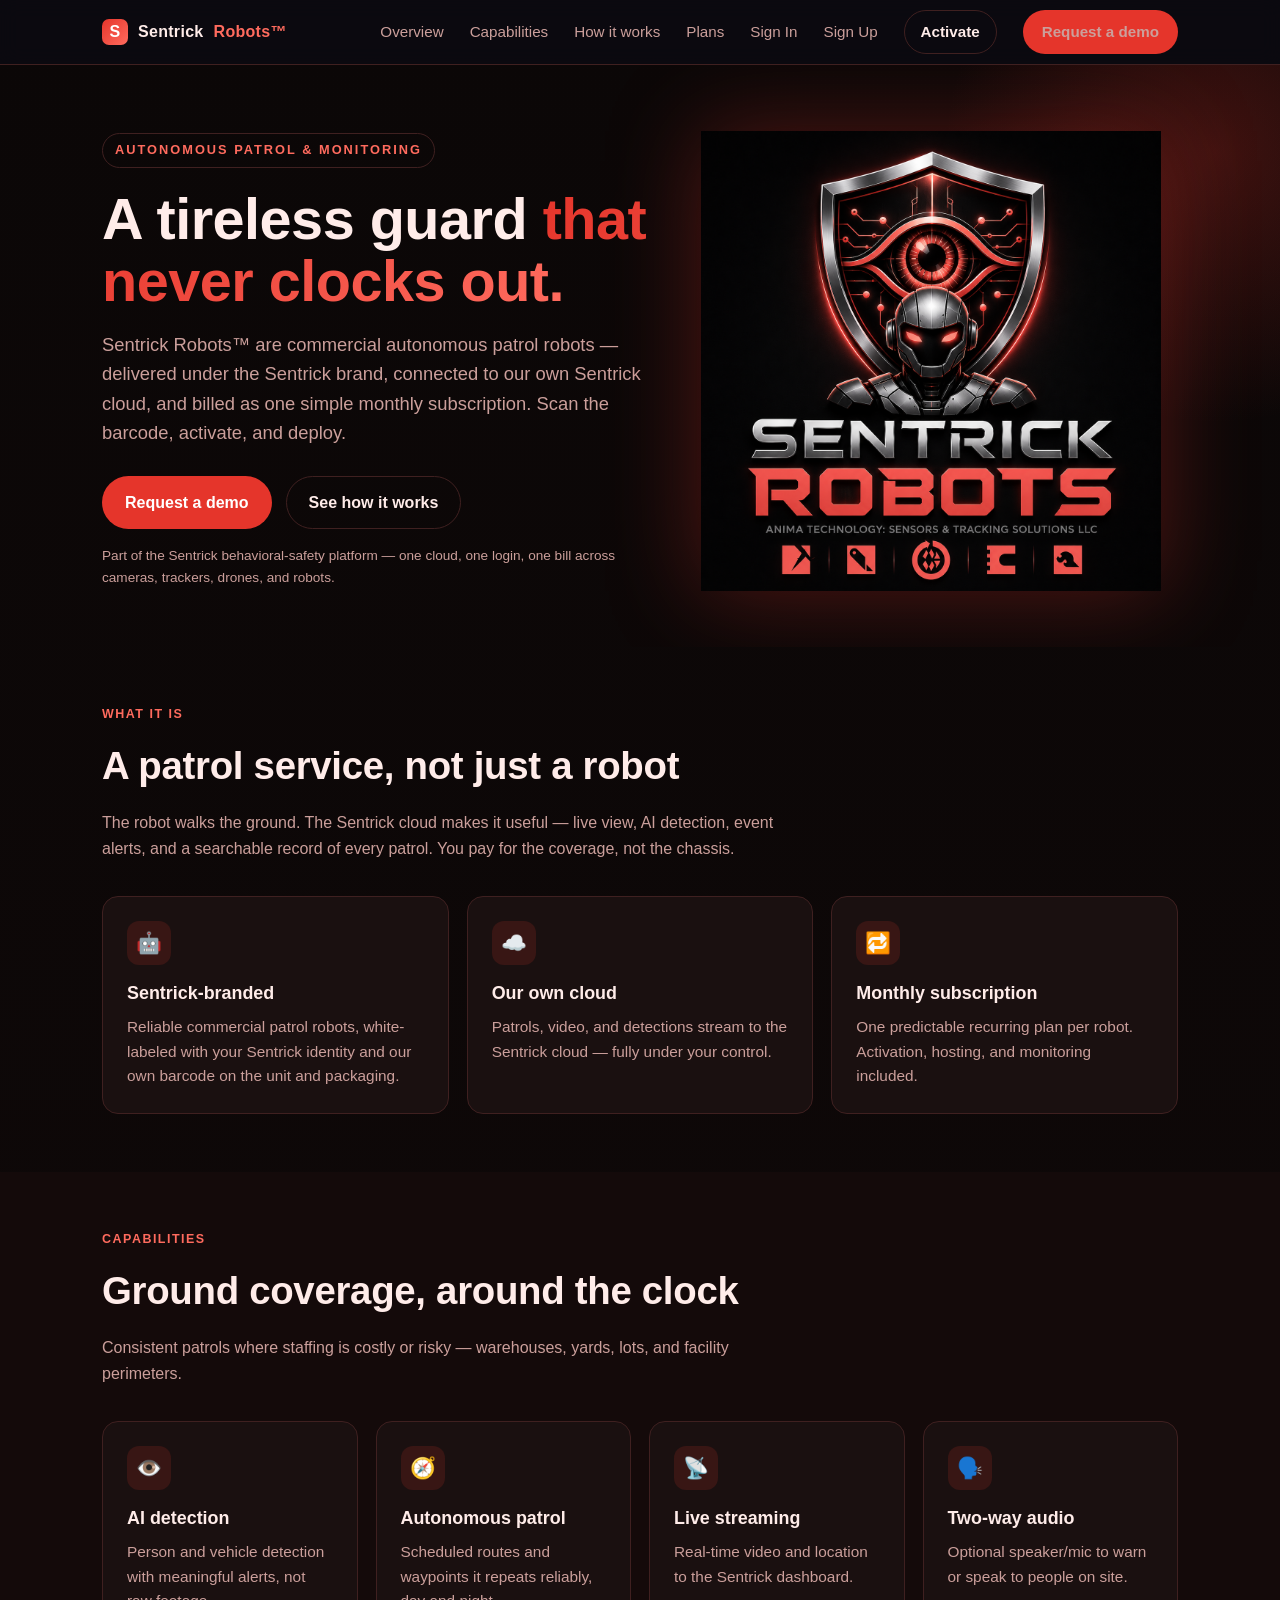
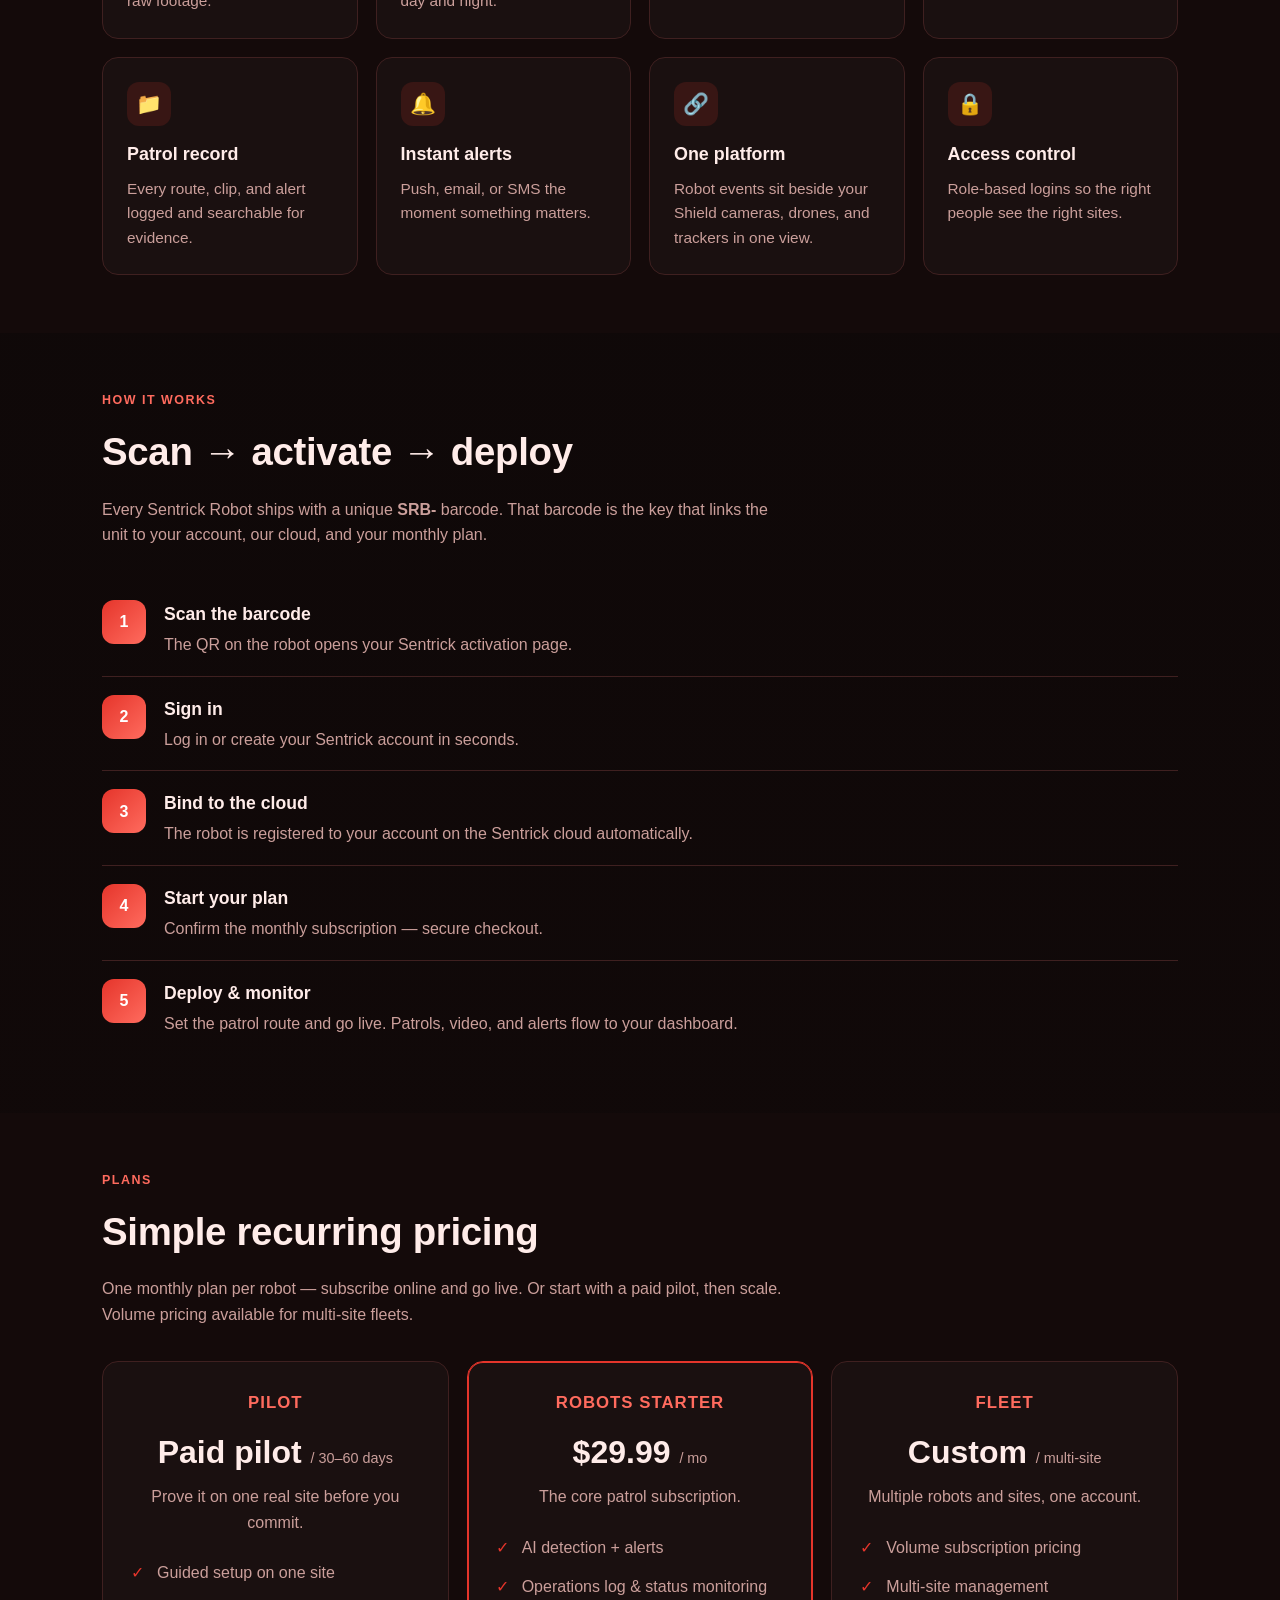
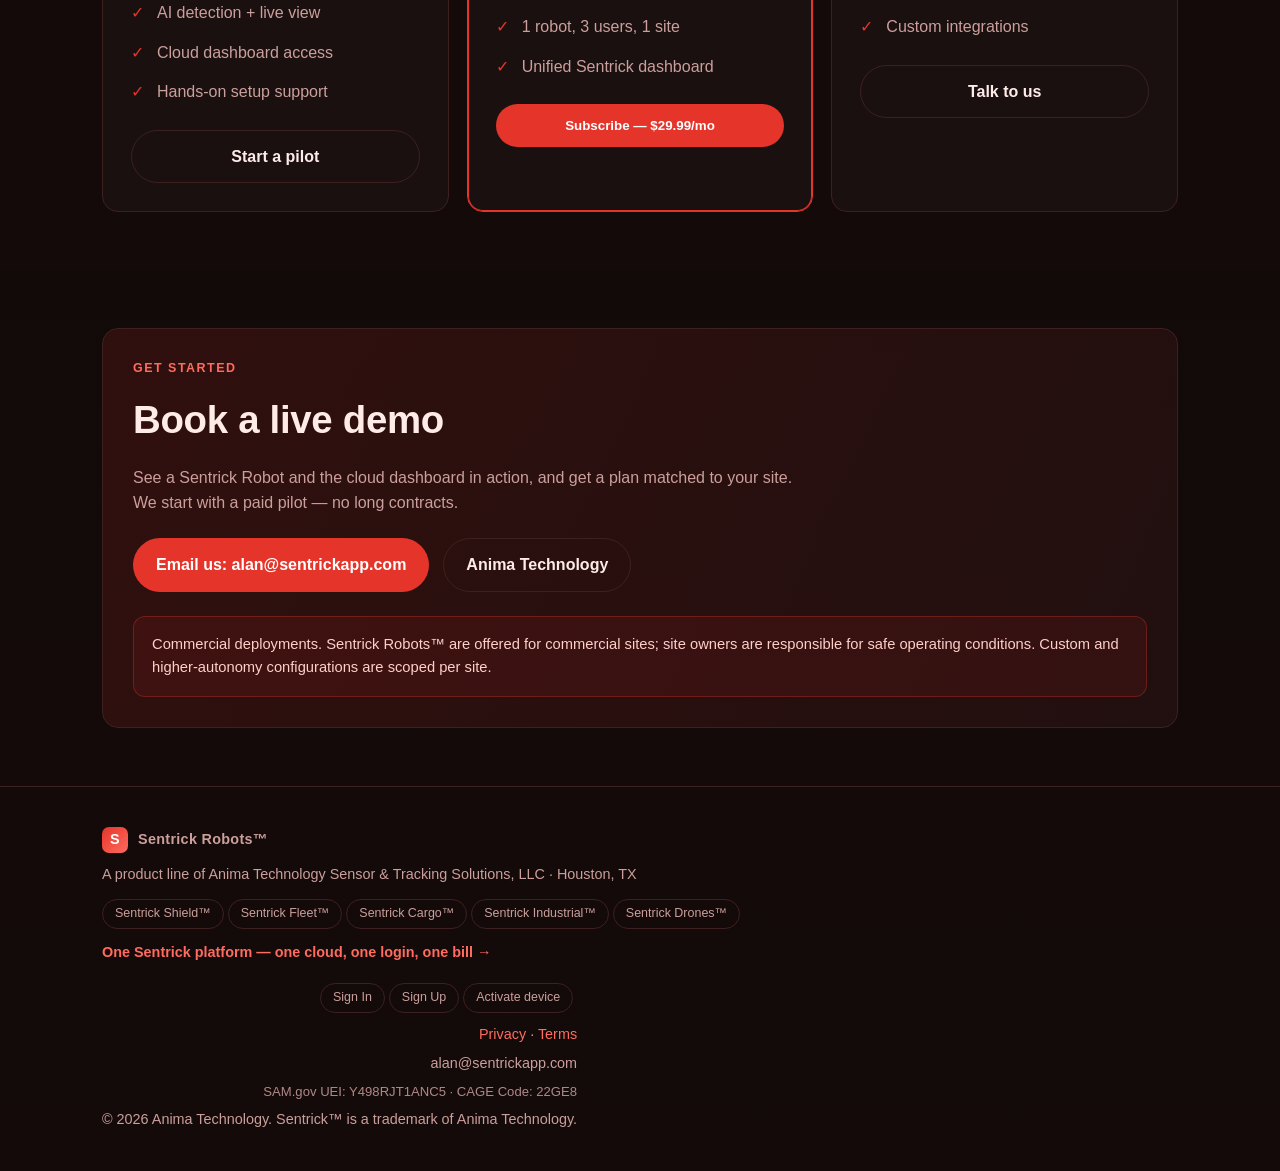
==== index.html @ ea19655a "Fix broken www.animatechusa link -> apex; add favicon link" ====
<!DOCTYPE html>
<html lang="en">
<head>
<meta charset="UTF-8" />
<meta name="viewport" content="width=device-width, initial-scale=1.0" />
<title>Sentrick Robots™ — Autonomous Patrol Robots on Your Own Cloud</title>
<meta name="description" content="Sentrick Robots™ — commercial autonomous patrol and monitoring robots. Sentrick-branded, our own cloud, one simple monthly subscription. Scan, activate, deploy." />
<style>
  :root{
    --bg:#0b0707; --bg2:#140a0a; --card:#1a1010; --line:#3f2020;
    --ink:#ffece9; --muted:#cb9f9b; --accent:#e5352b; --accent2:#ff6b5e; --accent-ink:#1a0505;
    --radius:16px; --max:1120px;
  }
  *{box-sizing:border-box;margin:0;padding:0}
  html{scroll-behavior:smooth}
  body{background:linear-gradient(180deg,var(--bg),var(--bg2));color:var(--ink);
    font-family:-apple-system,BlinkMacSystemFont,"Segoe UI",Roboto,Helvetica,Arial,sans-serif;line-height:1.6;-webkit-font-smoothing:antialiased}
  a{color:inherit;text-decoration:none}
  .wrap{max-width:var(--max);margin:0 auto;padding:0 22px}
  .btn{display:inline-block;background:var(--accent);color:#fff;font-weight:700;
    padding:13px 22px;border-radius:999px;border:1px solid transparent;transition:.2s;cursor:pointer}
  .btn:hover{background:var(--accent2)}
  .btn.ghost{background:transparent;color:var(--ink);border-color:var(--line)}
  .btn.ghost:hover{border-color:var(--accent)}
  nav{position:sticky;top:0;z-index:20;background:rgba(11,10,18,.82);backdrop-filter:blur(10px);border-bottom:1px solid var(--line)}
  nav .wrap{display:flex;align-items:center;justify-content:space-between;height:64px}
  .brand{display:flex;align-items:center;gap:10px;font-weight:800;letter-spacing:.3px}
  .brand .dot{width:26px;height:26px;border-radius:7px;background:linear-gradient(135deg,var(--accent),var(--accent2));display:grid;place-items:center;color:#fff;font-weight:900}
  .logomark{height:32px;width:auto}
  .navlinks{display:flex;gap:26px;align-items:center}
  .navlinks a{color:var(--muted);font-size:.95rem}
  .navlinks a:hover{color:var(--ink)}
  @media(max-width:760px){.navlinks{display:none}}
  .hero{padding:66px 0 56px;position:relative;overflow:hidden}
  .hero .wrap{display:grid;grid-template-columns:1.05fr .95fr;gap:34px;align-items:center;position:relative;z-index:1}
  .hero-art img{width:100%;max-width:460px;margin:0 auto;display:block;filter:drop-shadow(0 0 46px rgba(229,53,43,.32))}
  @media(max-width:860px){.hero .wrap{grid-template-columns:1fr}.hero-art{order:-1}.hero-art img{max-width:320px}}
  .hero:before{content:"";position:absolute;inset:-40% -20% auto auto;width:640px;height:640px;
    background:radial-gradient(circle,rgba(229,53,43,.24),transparent 60%);pointer-events:none}
  .eyebrow{display:inline-block;color:var(--accent2);font-weight:700;font-size:.8rem;letter-spacing:2px;text-transform:uppercase;border:1px solid var(--line);padding:6px 12px;border-radius:999px;margin-bottom:20px}
  h1{font-size:clamp(2.1rem,5vw,3.6rem);line-height:1.08;letter-spacing:-.5px;margin-bottom:18px}
  h1 span{background:linear-gradient(120deg,var(--accent),var(--accent2));-webkit-background-clip:text;background-clip:text;color:transparent}
  .lede{color:var(--muted);font-size:1.15rem;max-width:640px;margin-bottom:28px}
  .cta-row{display:flex;gap:14px;flex-wrap:wrap;margin-bottom:16px}
  .fine{color:var(--muted);font-size:.85rem}
  section{padding:58px 0}
  .kicker{color:var(--accent2);font-weight:700;letter-spacing:1.5px;text-transform:uppercase;font-size:.78rem;margin-bottom:10px}
  h2{font-size:clamp(1.6rem,3.5vw,2.4rem);letter-spacing:-.3px;margin-bottom:14px}
  .sub{color:var(--muted);max-width:680px;margin-bottom:34px}
  .grid{display:grid;gap:18px}
  .g3{grid-template-columns:repeat(3,1fr)}
  .g4{grid-template-columns:repeat(4,1fr)}
  @media(max-width:900px){.g3,.g4{grid-template-columns:repeat(2,1fr)}}
  @media(max-width:620px){.g3,.g4{grid-template-columns:1fr}}
  .card{background:var(--card);border:1px solid var(--line);border-radius:var(--radius);padding:24px;transition:.2s}
  .card:hover{border-color:var(--accent);transform:translateY(-3px)}
  .card .ic{width:44px;height:44px;border-radius:12px;background:rgba(229,53,43,.15);display:grid;place-items:center;font-size:1.3rem;margin-bottom:14px}
  .card h3{font-size:1.12rem;margin-bottom:8px}
  .card p{color:var(--muted);font-size:.96rem}
  .steps{counter-reset:s}
  .step{display:flex;gap:18px;align-items:flex-start;padding:18px 0;border-bottom:1px solid var(--line)}
  .step:last-child{border-bottom:0}
  .step .n{counter-increment:s;flex:0 0 44px;height:44px;border-radius:12px;background:linear-gradient(135deg,var(--accent),var(--accent2));color:#fff;display:grid;place-items:center;font-weight:900}
  .step .n:before{content:counter(s)}
  .step h3{font-size:1.1rem;margin-bottom:4px}
  .step p{color:var(--muted)}
  .price{background:var(--card);border:1px solid var(--line);border-radius:var(--radius);padding:28px;text-align:center}
  .price.featured{border-color:var(--accent);box-shadow:0 0 0 1px var(--accent) inset}
  .price h3{font-size:1.05rem;color:var(--accent2);text-transform:uppercase;letter-spacing:1px;margin-bottom:10px}
  .price .amt{font-size:2rem;font-weight:800;margin-bottom:6px}
  .price .amt small{font-size:.9rem;color:var(--muted);font-weight:500}
  .price ul{list-style:none;text-align:left;margin:18px 0;color:var(--muted)}
  .price li{padding:7px 0 7px 26px;position:relative}
  .price li:before{content:"✓";position:absolute;left:0;color:var(--accent)}
  .callout{background:linear-gradient(120deg,rgba(229,53,43,.14),rgba(255,107,94,.06));border:1px solid var(--line);border-radius:var(--radius);padding:30px}
  .note{background:rgba(229,53,43,.09);border:1px solid rgba(229,53,43,.32);border-radius:12px;padding:16px 18px;color:#ffcfc9;font-size:.92rem}
  footer{border-top:1px solid var(--line);padding:40px 0;color:var(--muted);font-size:.9rem}
  .foot{display:flex;justify-content:space-between;flex-wrap:wrap;gap:16px}
  .pill{display:inline-block;border:1px solid var(--line);border-radius:999px;padding:4px 12px;font-size:.78rem;color:var(--muted);margin:3px 4px 0 0;transition:.2s}
  .pill:hover{border-color:var(--accent);color:var(--ink)}
</style>
<!-- Google tag (gtag.js) --><script async src="https://www.googletagmanager.com/gtag/js?id=G-5PE55W1XZN"></script><script>window.dataLayer=window.dataLayer||[];function gtag(){dataLayer.push(arguments);}gtag("js",new Date());gtag("config","G-5PE55W1XZN");</script>
<link rel="canonical" href="https://sentrickrobots.com/"><meta property="og:type" content="website"><meta property="og:site_name" content="Sentrick Robots™"><meta property="og:title" content="Sentrick Robots™ — Autonomous Patrol Robots on Your Own Cloud"><meta property="og:description" content="Sentrick Robots™ — commercial autonomous patrol and monitoring robots. Sentrick-branded, our own cloud, one simple monthly subscription. Scan, activate, deploy."><meta property="og:url" content="https://sentrickrobots.com/"><meta property="og:image" content="https://sentrickrobots.com/logo.png"><meta name="twitter:card" content="summary_large_image"><meta name="twitter:title" content="Sentrick Robots™ — Autonomous Patrol Robots on Your Own Cloud"><meta name="twitter:description" content="Sentrick Robots™ — commercial autonomous patrol and monitoring robots. Sentrick-branded, our own cloud, one simple monthly subscription. Scan, activate, deploy."><meta name="twitter:image" content="https://sentrickrobots.com/logo.png">
<link rel="icon" href="/favicon.svg"></head>
<body>

<nav>
  <div class="wrap">
    <a href="#" class="brand"><span class="dot">S</span> Sentrick <span style="color:var(--accent2)">Robots™</span></a>
    <div class="navlinks">
      <a href="#what">Overview</a>
      <a href="#caps">Capabilities</a>
      <a href="#how">How it works</a>
      <a href="#pricing">Plans</a>
      <a href="https://sentrickapp.com/login">Sign In</a>
      <a href="https://sentrickapp.com/login#signup">Sign Up</a>
      <a href="https://sentrickapp.com/activate" class="btn ghost" style="padding:9px 16px">Activate</a>
      <a href="#contact" class="btn" style="padding:9px 18px">Request a demo</a>
    </div>
  </div>
</nav>

<header class="hero">
  <div class="wrap">
    <div class="hero-copy">
      <span class="eyebrow">Autonomous Patrol & Monitoring</span>
      <h1>A tireless guard <span>that never clocks out.</span></h1>
      <p class="lede">Sentrick Robots™ are commercial autonomous patrol robots — delivered under the Sentrick brand, connected to our own Sentrick cloud, and billed as one simple monthly subscription. Scan the barcode, activate, and deploy.</p>
      <div class="cta-row">
        <a href="#contact" class="btn">Request a demo</a>
        <a href="#how" class="btn ghost">See how it works</a>
      </div>
      <p class="fine">Part of the Sentrick behavioral-safety platform — one cloud, one login, one bill across cameras, trackers, drones, and robots.</p>
    </div>
    <div class="hero-art"><img src="logo.png" alt="Sentrick Robots — Anima Technology"></div>
  </div>
</header>

<section id="what">
  <div class="wrap">
    <div class="kicker">What it is</div>
    <h2>A patrol service, not just a robot</h2>
    <p class="sub">The robot walks the ground. The Sentrick cloud makes it useful — live view, AI detection, event alerts, and a searchable record of every patrol. You pay for the coverage, not the chassis.</p>
    <div class="grid g3">
      <div class="card"><div class="ic">🤖</div><h3>Sentrick-branded</h3><p>Reliable commercial patrol robots, white-labeled with your Sentrick identity and our own barcode on the unit and packaging.</p></div>
      <div class="card"><div class="ic">☁️</div><h3>Our own cloud</h3><p>Patrols, video, and detections stream to the Sentrick cloud — fully under your control.</p></div>
      <div class="card"><div class="ic">🔁</div><h3>Monthly subscription</h3><p>One predictable recurring plan per robot. Activation, hosting, and monitoring included.</p></div>
    </div>
  </div>
</section>

<section id="caps" style="background:var(--bg2)">
  <div class="wrap">
    <div class="kicker">Capabilities</div>
    <h2>Ground coverage, around the clock</h2>
    <p class="sub">Consistent patrols where staffing is costly or risky — warehouses, yards, lots, and facility perimeters.</p>
    <div class="grid g4">
      <div class="card"><div class="ic">👁️</div><h3>AI detection</h3><p>Person and vehicle detection with meaningful alerts, not raw footage.</p></div>
      <div class="card"><div class="ic">🧭</div><h3>Autonomous patrol</h3><p>Scheduled routes and waypoints it repeats reliably, day and night.</p></div>
      <div class="card"><div class="ic">📡</div><h3>Live streaming</h3><p>Real-time video and location to the Sentrick dashboard.</p></div>
      <div class="card"><div class="ic">🗣️</div><h3>Two-way audio</h3><p>Optional speaker/mic to warn or speak to people on site.</p></div>
      <div class="card"><div class="ic">📁</div><h3>Patrol record</h3><p>Every route, clip, and alert logged and searchable for evidence.</p></div>
      <div class="card"><div class="ic">🔔</div><h3>Instant alerts</h3><p>Push, email, or SMS the moment something matters.</p></div>
      <div class="card"><div class="ic">🔗</div><h3>One platform</h3><p>Robot events sit beside your Shield cameras, drones, and trackers in one view.</p></div>
      <div class="card"><div class="ic">🔒</div><h3>Access control</h3><p>Role-based logins so the right people see the right sites.</p></div>
    </div>
  </div>
</section>

<section id="how">
  <div class="wrap">
    <div class="kicker">How it works</div>
    <h2>Scan → activate → deploy</h2>
    <p class="sub">Every Sentrick Robot ships with a unique <strong>SRB-</strong> barcode. That barcode is the key that links the unit to your account, our cloud, and your monthly plan.</p>
    <div class="steps">
      <div class="step"><div class="n"></div><div><h3>Scan the barcode</h3><p>The QR on the robot opens your Sentrick activation page.</p></div></div>
      <div class="step"><div class="n"></div><div><h3>Sign in</h3><p>Log in or create your Sentrick account in seconds.</p></div></div>
      <div class="step"><div class="n"></div><div><h3>Bind to the cloud</h3><p>The robot is registered to your account on the Sentrick cloud automatically.</p></div></div>
      <div class="step"><div class="n"></div><div><h3>Start your plan</h3><p>Confirm the monthly subscription — secure checkout.</p></div></div>
      <div class="step"><div class="n"></div><div><h3>Deploy & monitor</h3><p>Set the patrol route and go live. Patrols, video, and alerts flow to your dashboard.</p></div></div>
    </div>
  </div>
</section>

<section id="pricing" style="background:var(--bg2)">
  <div class="wrap">
    <div class="kicker">Plans</div>
    <h2>Simple recurring pricing</h2>
    <p class="sub">One monthly plan per robot — subscribe online and go live. Or start with a paid pilot, then scale. Volume pricing available for multi-site fleets.</p>
    <div class="grid g3">
      <div class="price"><h3>Pilot</h3><div class="amt">Paid pilot <small>/ 30–60 days</small></div><p style="color:var(--muted)">Prove it on one real site before you commit.</p><ul><li>Guided setup on one site</li><li>AI detection + live view</li><li>Cloud dashboard access</li><li>Hands-on setup support</li></ul><a href="#contact" class="btn ghost" style="width:100%">Start a pilot</a></div>
      <div class="price featured" data-plan-card="robots_starter"><h3>Robots Starter</h3><div class="amt" data-plan-price>$29.99 <small>/ mo</small></div><p style="color:var(--muted)">The core patrol subscription.</p><ul><li>AI detection + alerts</li><li>Operations log & status monitoring</li><li>1 robot, 3 users, 1 site</li><li>Unified Sentrick dashboard</li></ul><button class="btn" style="width:100%" data-sentrick-buy data-plan="robots_starter" data-name="Robots Starter (monthly)" data-amount="$29.99" data-recurring="true">Subscribe — $29.99/mo</button></div>
      <div class="price"><h3>Fleet</h3><div class="amt">Custom <small>/ multi-site</small></div><p style="color:var(--muted)">Multiple robots and sites, one account.</p><ul><li>Volume subscription pricing</li><li>Multi-site management</li><li>Custom integrations</li></ul><a href="#contact" class="btn ghost" style="width:100%">Talk to us</a></div>
    </div>
  </div>
</section>

<section id="contact">
  <div class="wrap">
    <div class="callout">
      <div class="kicker">Get started</div>
      <h2>Book a live demo</h2>
      <p class="sub" style="margin-bottom:22px">See a Sentrick Robot and the cloud dashboard in action, and get a plan matched to your site. We start with a paid pilot — no long contracts.</p>
      <div class="cta-row">
        <a href="mailto:alan@sentrickapp.com?subject=Sentrick%20Robots%20demo" class="btn">Email us: alan@sentrickapp.com</a>
        <a href="https://animatechusa.com" class="btn ghost" target="_blank" rel="noopener">Anima Technology</a>
      </div>
      <div class="note" style="margin-top:24px">Commercial deployments. Sentrick Robots™ are offered for commercial sites; site owners are responsible for safe operating conditions. Custom and higher-autonomy configurations are scoped per site.</div>
    </div>
  </div>
</section>

<!-- ================= SENTRICK PRODUCTS — READY-TO-ACTIVATE (hidden until images/products arrive) =================
  TO ACTIVATE when supplier photos + Stripe price IDs are ready:
   1) Duplicate one product card (the div marked PRODUCT CARD) per product.
   2) Set <img src> to the product photo + alt text.
   3) Fill Name, one-line Description, Price.
   4) On the <button>: for a SUBSCRIPTION set data-plan="<catalog plan_key>" and data-recurring="true" (never a price ID - the server resolves the price). For one-time HARDWARE set data-price="<Stripe price ID>" and data-recurring="false".
   5) Remove  style="display:none"  from the <section id="products"> below to go live (and add a nav link to #products).
  Buttons already use the live Sentrick cart.js -> Stripe checkout. Full guide: Sentrick_Products_HowTo.md
================================================================================================================= -->
<section id="products" style="display:none;padding:56px 0;border-top:1px solid rgba(128,128,128,.18)">
  <div class="wrap">
    <div style="font-weight:700;letter-spacing:1.5px;text-transform:uppercase;font-size:.75rem;opacity:.7;margin-bottom:8px">Products</div>
    <h2 style="margin:0 0 8px">Our devices</h2>
    <p style="opacity:.75;max-width:640px;margin:0 0 26px">Own your hardware in one secure checkout, powered by the Sentrick cloud.</p>
    <div style="display:grid;grid-template-columns:repeat(auto-fit,minmax(250px,1fr));gap:20px">
            <!-- PRODUCT CARD (hardware not yet available — honest Coming Soon / Request a Pilot; NO price, NO checkout, no data-sentrick-buy so cart.js never binds) -->
      <div style="border:1px solid rgba(128,128,128,.22);border-radius:16px;padding:18px;display:flex;flex-direction:column">
        <div style="aspect-ratio:4/3;background:rgba(128,128,128,.10);border-radius:12px;overflow:hidden;margin-bottom:14px"></div>
        <h3 style="margin:0 0 6px">Coming Soon</h3>
        <p style="opacity:.8;font-size:.95rem;margin:0 0 12px;flex:1">Sentrick hardware for this line isn’t available for purchase yet. Pilots are available on request.</p>
        <a href="mailto:info@animatechusa.com?subject=Request%20a%20Pilot" class="btn ghost" style="width:100%;text-align:center;text-decoration:none;box-sizing:border-box">Request a Pilot</a>
      </div>
      <!-- END PRODUCT CARD -->
    </div>
  </div>
</section>
<!-- ===================== END SENTRICK PRODUCTS SCAFFOLD ===================== -->
<footer>
  <div class="wrap foot">
    <div>
      <div class="brand" style="margin-bottom:10px"><span class="dot">S</span> Sentrick Robots™</div>
      <div>A product line of Anima Technology Sensor &amp; Tracking Solutions, LLC · Houston, TX</div>
      <div style="margin-top:10px">
        <a class="pill" href="https://sentrickshield.com">Sentrick Shield™</a><a class="pill" href="https://sentrickfleet.com">Sentrick Fleet™</a><a class="pill" href="https://sentrickcargo.com">Sentrick Cargo™</a><a class="pill" href="https://sentrickindustrial.com">Sentrick Industrial™</a><a class="pill" href="https://sentrickdrones.com">Sentrick Drones™</a>
        <div style="margin-top:12px"><a href="https://sentrickapp.com" style="color:var(--accent2);font-weight:600">One Sentrick platform — one cloud, one login, one bill →</a></div>
      </div>
    </div>
    <div style="text-align:right">
      <div style="margin-bottom:10px"><a class="pill" href="https://sentrickapp.com/login">Sign In</a><a class="pill" href="https://sentrickapp.com/login#signup">Sign Up</a><a class="pill" href="https://sentrickapp.com/activate">Activate device</a></div>
      <div style="margin-bottom:6px"><a href="privacy.html" style="color:var(--accent2)">Privacy</a> · <a href="terms.html" style="color:var(--accent2)">Terms</a></div>
      <div>alan@sentrickapp.com</div>
      <div style="margin-top:6px;font-size:.82rem;opacity:.85">SAM.gov UEI: Y498RJT1ANC5 · CAGE Code: 22GE8</div>
      <div style="margin-top:6px">© 2026 Anima Technology. Sentrick™ is a trademark of Anima Technology.</div>
    </div>
  </div>
</footer>

<script src="https://sentrickapp.com/cart.js" defer></script>
</body>
</html>
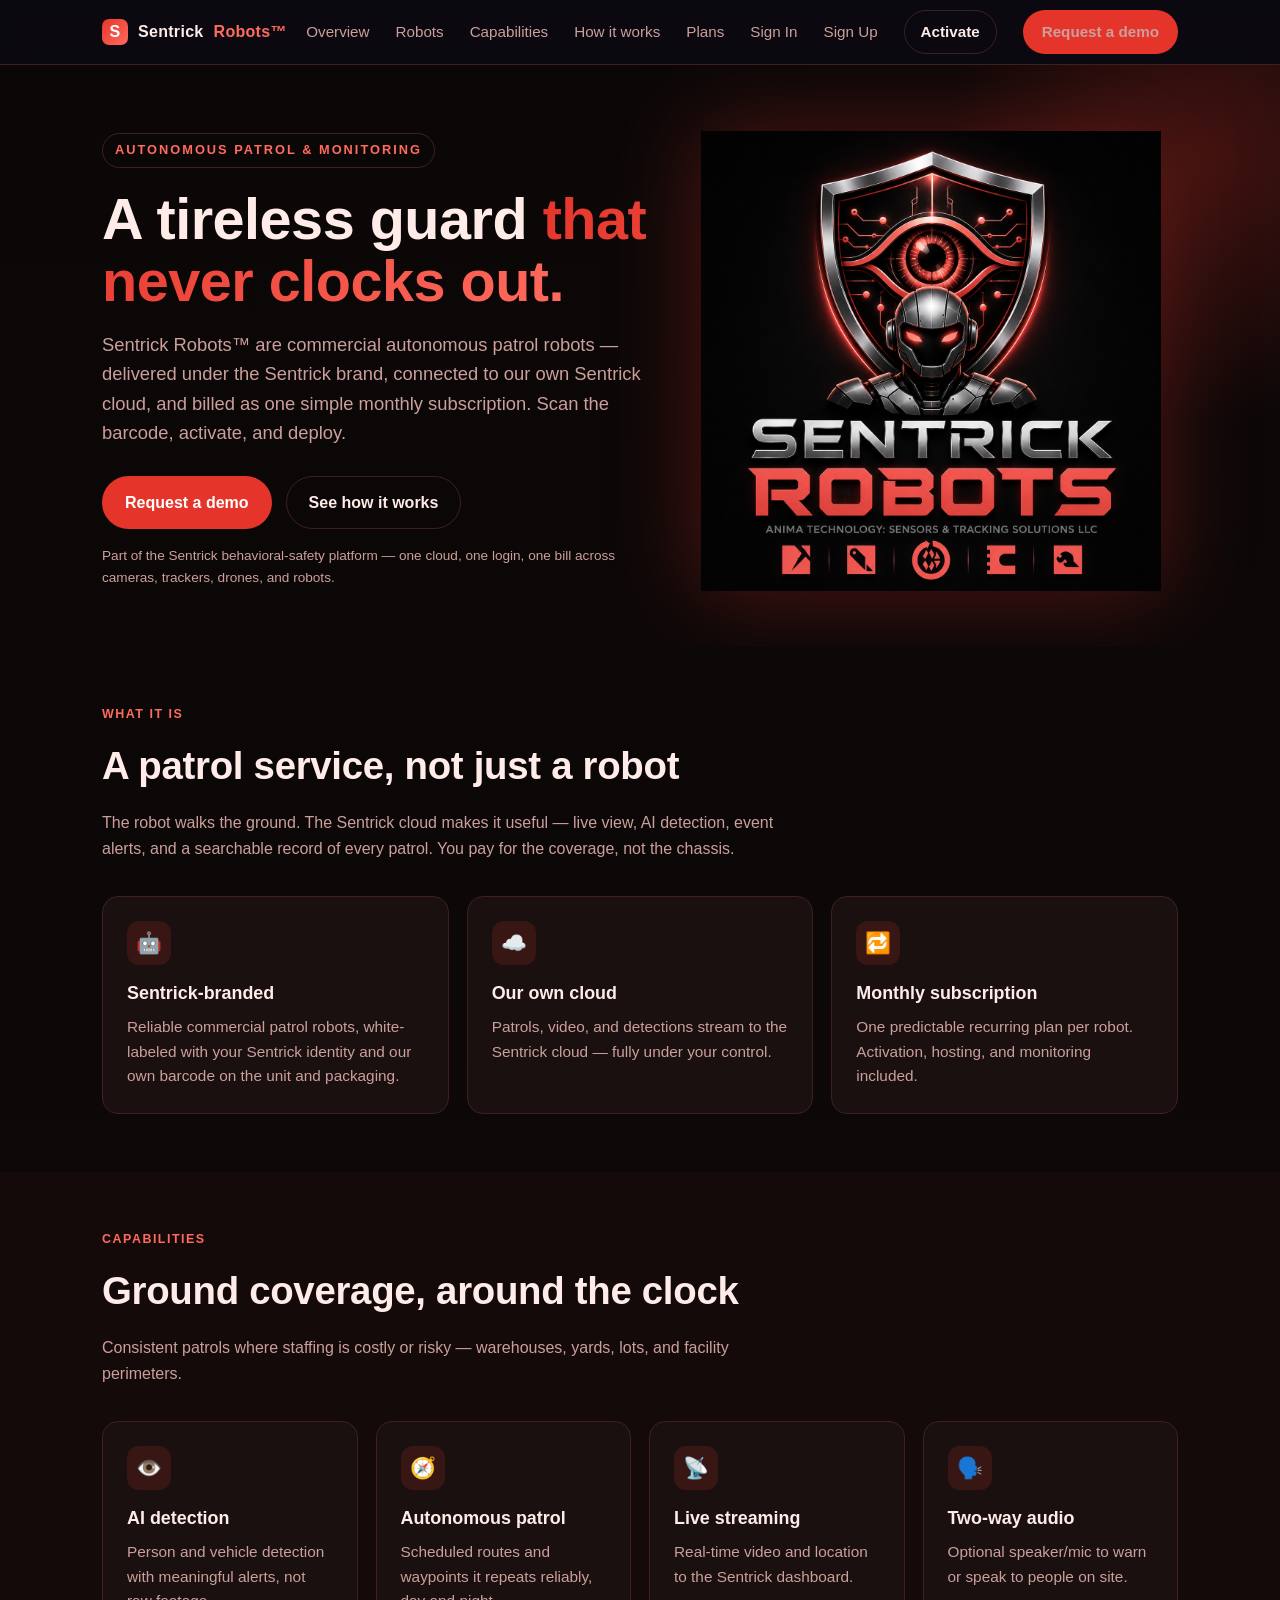
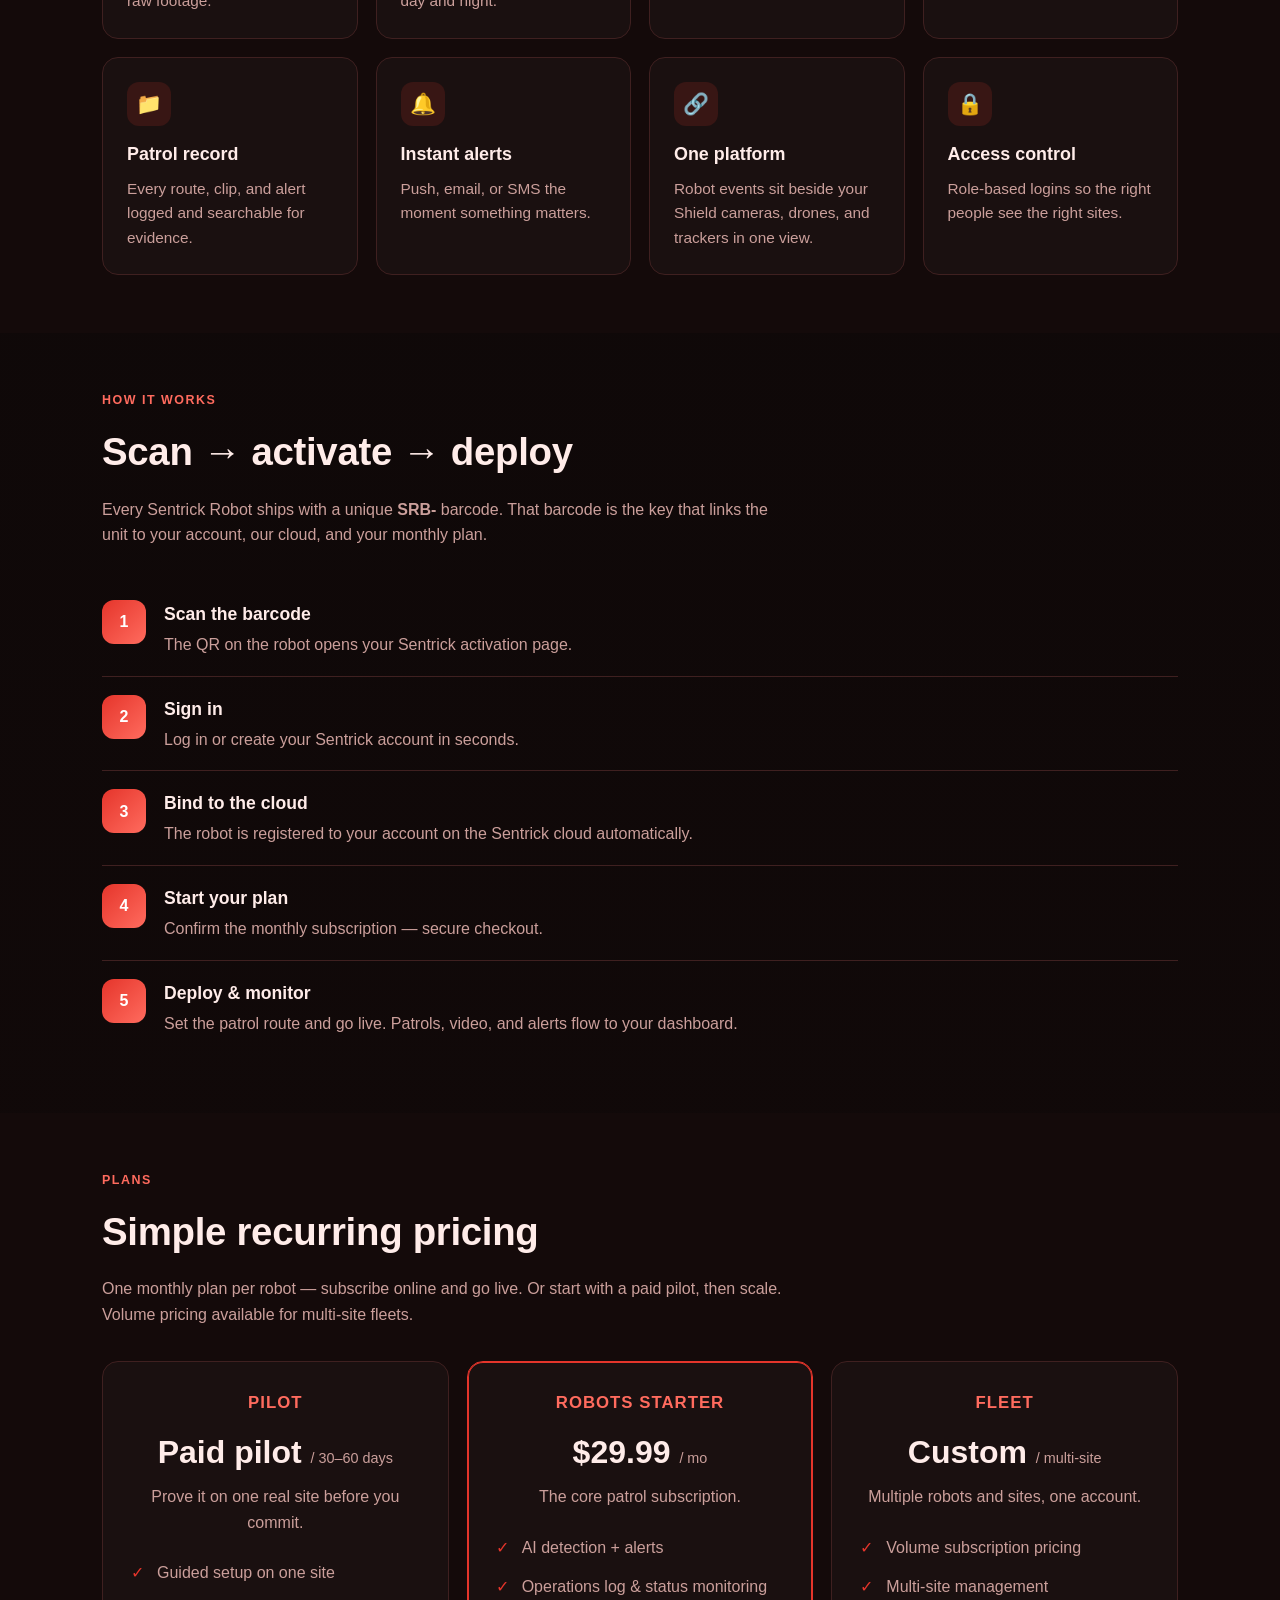
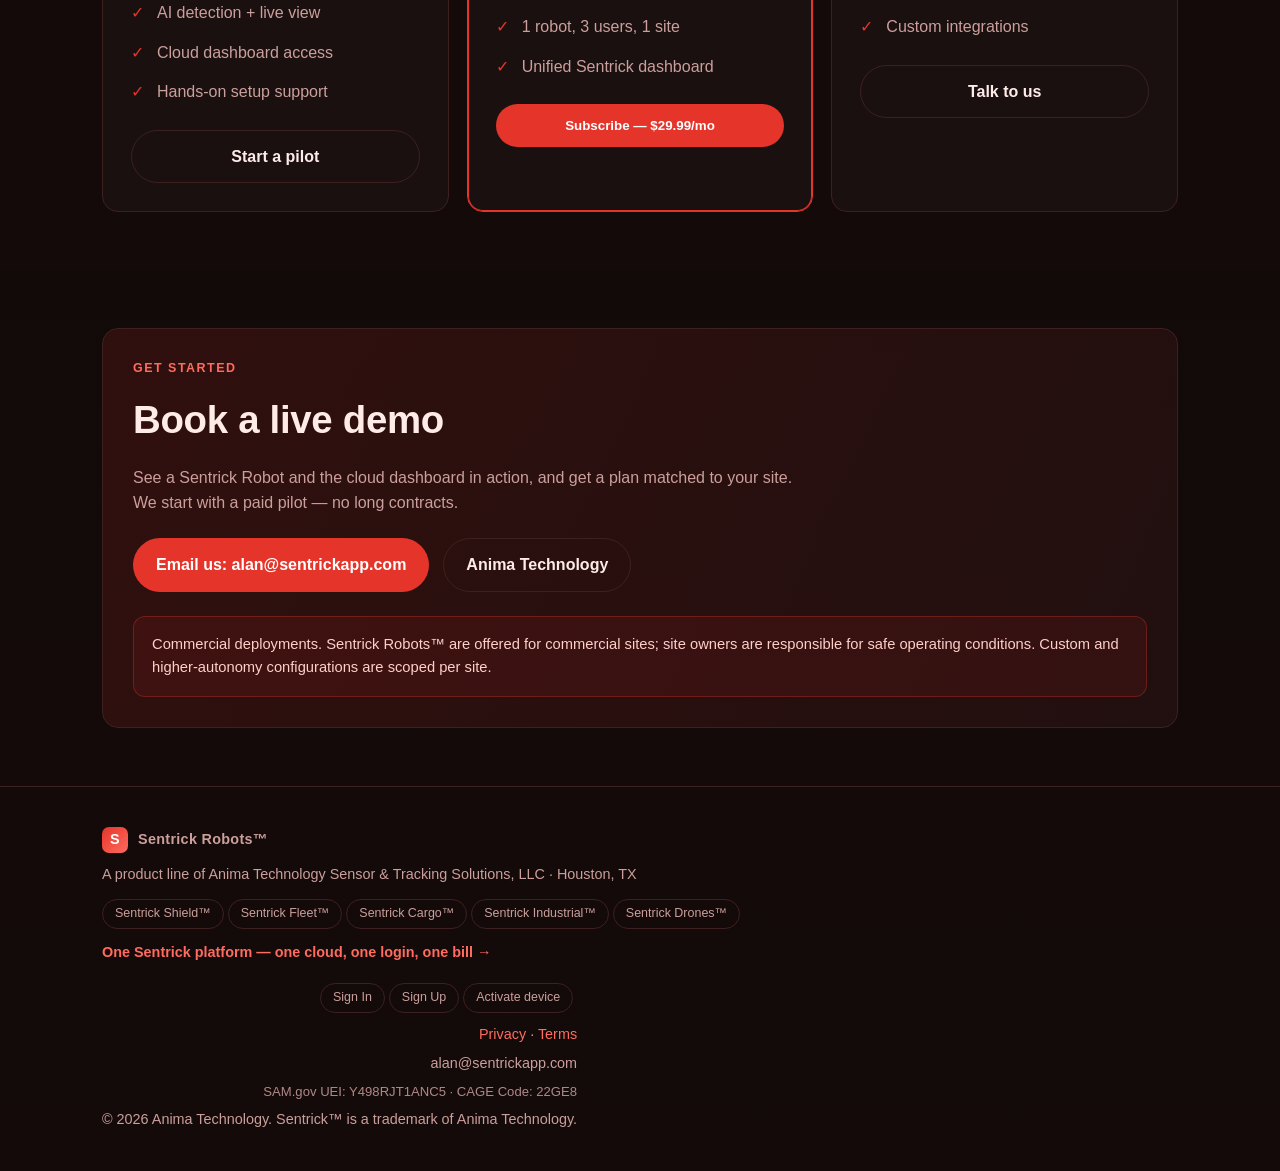
==== commit 2d87ce99: "Add robots catalog: products.html (68 Elephant Robotics SKUs, Buy + Request Quote) + nav link" ====
--- a/index.html
+++ b/index.html
@@ -81,7 +81,8 @@
 </style>
 <!-- Google tag (gtag.js) --><script async src="https://www.googletagmanager.com/gtag/js?id=G-5PE55W1XZN"></script><script>window.dataLayer=window.dataLayer||[];function gtag(){dataLayer.push(arguments);}gtag("js",new Date());gtag("config","G-5PE55W1XZN");</script>
 <link rel="canonical" href="https://sentrickrobots.com/"><meta property="og:type" content="website"><meta property="og:site_name" content="Sentrick Robots™"><meta property="og:title" content="Sentrick Robots™ — Autonomous Patrol Robots on Your Own Cloud"><meta property="og:description" content="Sentrick Robots™ — commercial autonomous patrol and monitoring robots. Sentrick-branded, our own cloud, one simple monthly subscription. Scan, activate, deploy."><meta property="og:url" content="https://sentrickrobots.com/"><meta property="og:image" content="https://sentrickrobots.com/logo.png"><meta name="twitter:card" content="summary_large_image"><meta name="twitter:title" content="Sentrick Robots™ — Autonomous Patrol Robots on Your Own Cloud"><meta name="twitter:description" content="Sentrick Robots™ — commercial autonomous patrol and monitoring robots. Sentrick-branded, our own cloud, one simple monthly subscription. Scan, activate, deploy."><meta name="twitter:image" content="https://sentrickrobots.com/logo.png">
-<link rel="icon" href="/favicon.svg"></head>
+<link rel="icon" href="/favicon.svg"><script type="application/ld+json">{"@context":"https://schema.org","@type":"Organization","name":"Sentrick Robots","url":"https://sentrickrobots.com","logo":"https://sentrickrobots.com/logo.png","parentOrganization":{"@type":"Organization","name":"Anima Technology Sensor & Tracking Solutions, LLC"}}</script>
+</head>
 <body>
 
 <nav>
@@ -89,6 +90,7 @@
     <a href="#" class="brand"><span class="dot">S</span> Sentrick <span style="color:var(--accent2)">Robots™</span></a>
     <div class="navlinks">
       <a href="#what">Overview</a>
+      <a href="products.html">Robots</a>
       <a href="#caps">Capabilities</a>
       <a href="#how">How it works</a>
       <a href="#pricing">Plans</a>
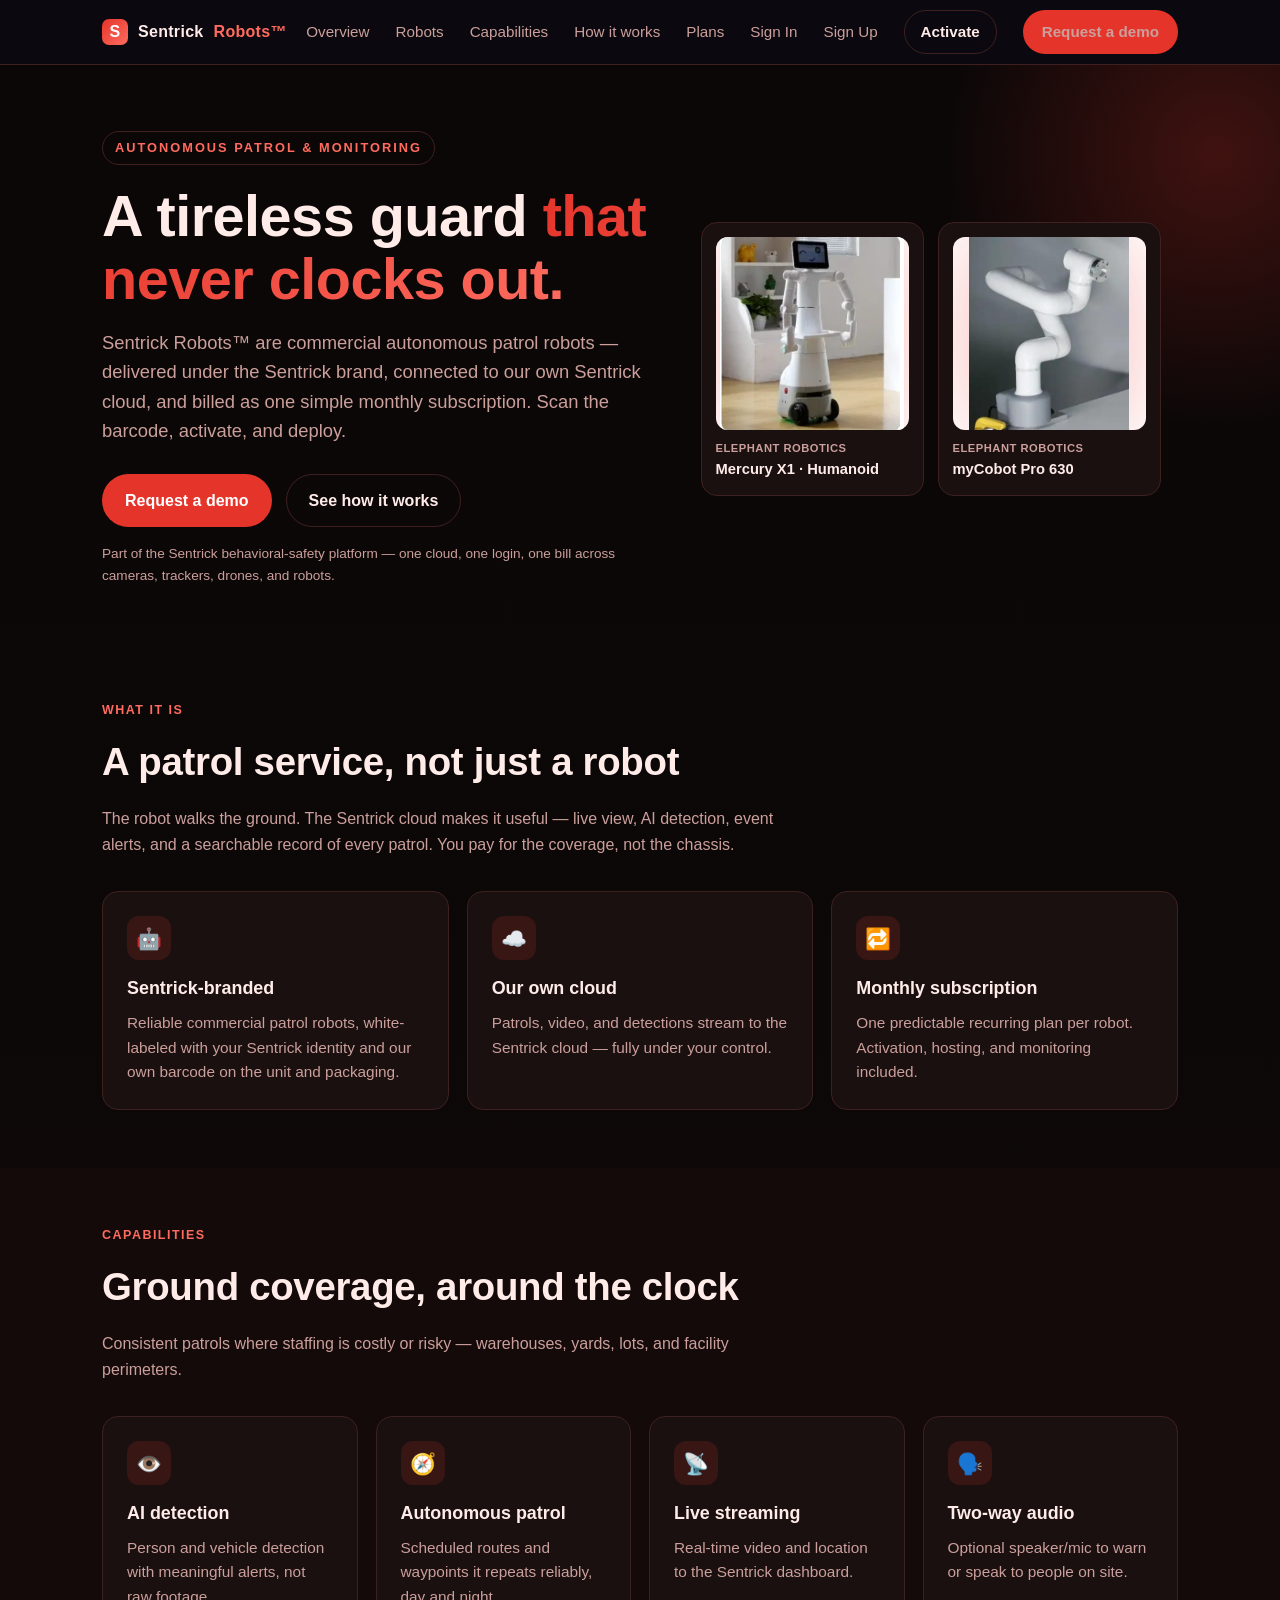
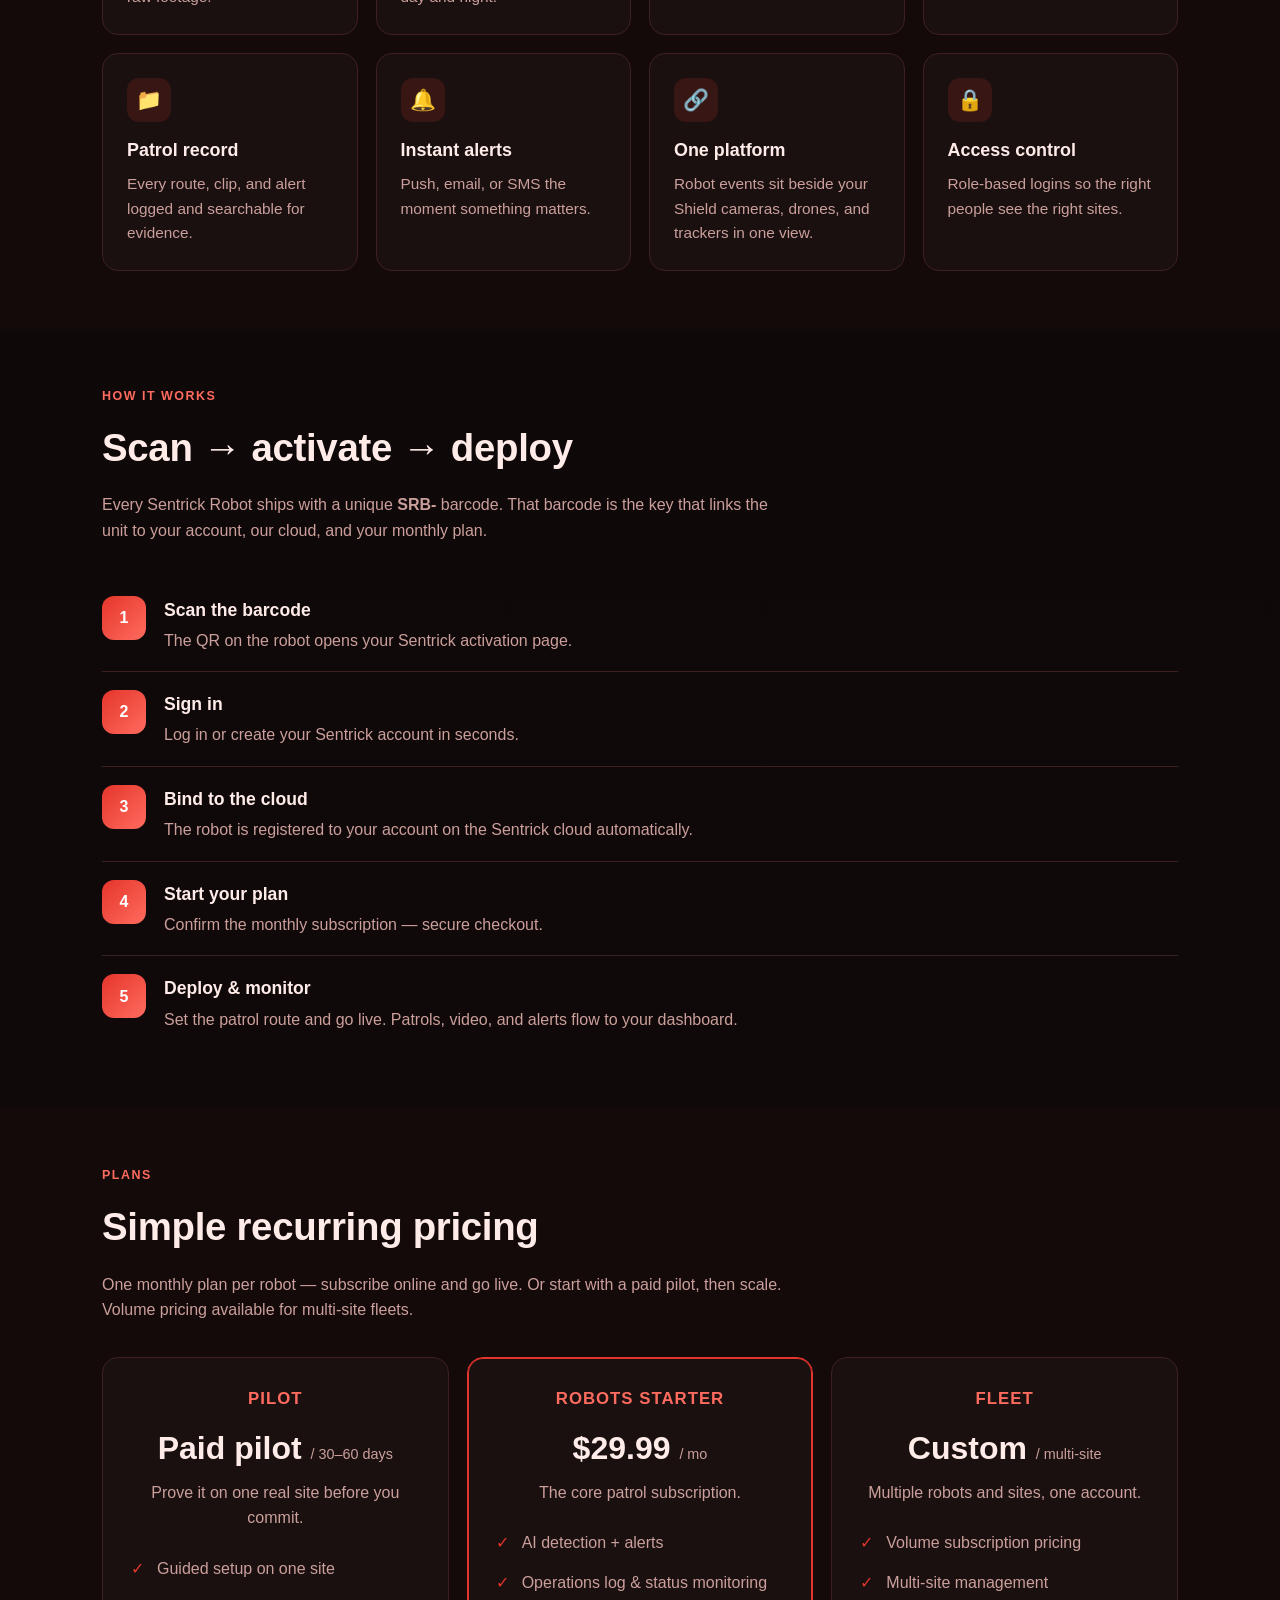
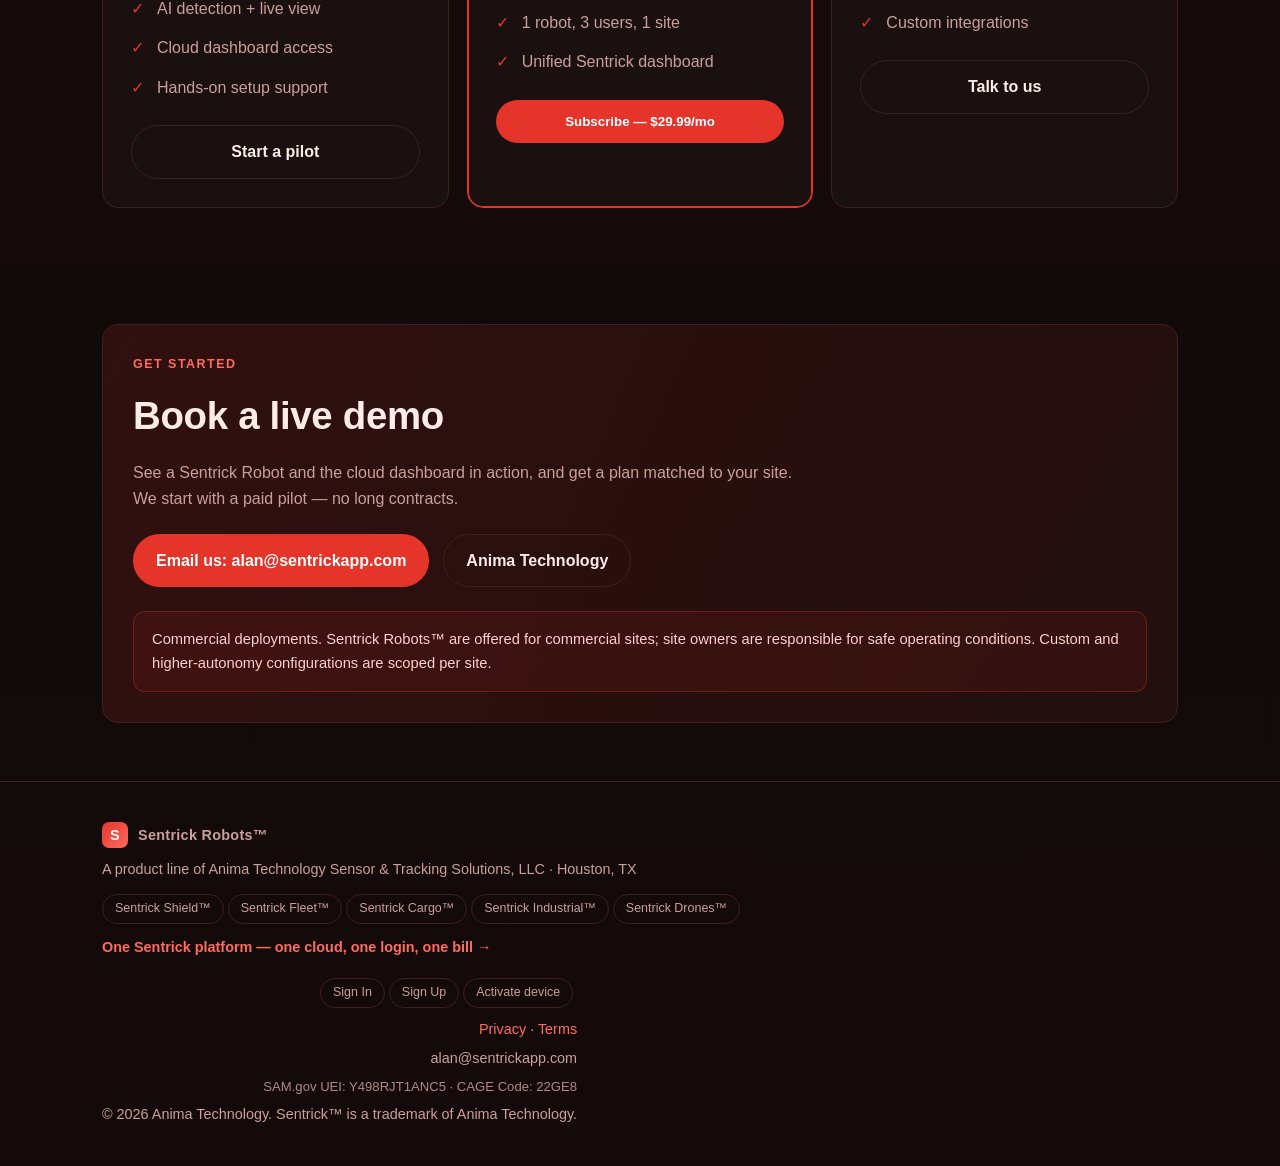
==== commit 4a2aecf2: "Robots catalog: products.html (68 SKUs, Buy+Quote) + Google Merchant feed + nav link" ====
--- a/index.html
+++ b/index.html
@@ -5,6 +5,7 @@
 <meta name="viewport" content="width=device-width, initial-scale=1.0" />
 <title>Sentrick Robots™ — Autonomous Patrol Robots on Your Own Cloud</title>
 <meta name="description" content="Sentrick Robots™ — commercial autonomous patrol and monitoring robots. Sentrick-branded, our own cloud, one simple monthly subscription. Scan, activate, deploy." />
+<link rel="canonical" href="https://sentrickrobots.com/" />
 <style>
   :root{
     --bg:#0b0707; --bg2:#140a0a; --card:#1a1010; --line:#3f2020;
@@ -79,9 +80,6 @@
   .pill{display:inline-block;border:1px solid var(--line);border-radius:999px;padding:4px 12px;font-size:.78rem;color:var(--muted);margin:3px 4px 0 0;transition:.2s}
   .pill:hover{border-color:var(--accent);color:var(--ink)}
 </style>
-<!-- Google tag (gtag.js) --><script async src="https://www.googletagmanager.com/gtag/js?id=G-5PE55W1XZN"></script><script>window.dataLayer=window.dataLayer||[];function gtag(){dataLayer.push(arguments);}gtag("js",new Date());gtag("config","G-5PE55W1XZN");</script>
-<link rel="canonical" href="https://sentrickrobots.com/"><meta property="og:type" content="website"><meta property="og:site_name" content="Sentrick Robots™"><meta property="og:title" content="Sentrick Robots™ — Autonomous Patrol Robots on Your Own Cloud"><meta property="og:description" content="Sentrick Robots™ — commercial autonomous patrol and monitoring robots. Sentrick-branded, our own cloud, one simple monthly subscription. Scan, activate, deploy."><meta property="og:url" content="https://sentrickrobots.com/"><meta property="og:image" content="https://sentrickrobots.com/logo.png"><meta name="twitter:card" content="summary_large_image"><meta name="twitter:title" content="Sentrick Robots™ — Autonomous Patrol Robots on Your Own Cloud"><meta name="twitter:description" content="Sentrick Robots™ — commercial autonomous patrol and monitoring robots. Sentrick-branded, our own cloud, one simple monthly subscription. Scan, activate, deploy."><meta name="twitter:image" content="https://sentrickrobots.com/logo.png">
-<link rel="icon" href="/favicon.svg"><script type="application/ld+json">{"@context":"https://schema.org","@type":"Organization","name":"Sentrick Robots","url":"https://sentrickrobots.com","logo":"https://sentrickrobots.com/logo.png","parentOrganization":{"@type":"Organization","name":"Anima Technology Sensor & Tracking Solutions, LLC"}}</script>
 </head>
 <body>
 
@@ -114,7 +112,20 @@
       </div>
       <p class="fine">Part of the Sentrick behavioral-safety platform — one cloud, one login, one bill across cameras, trackers, drones, and robots.</p>
     </div>
-    <div class="hero-art"><img src="logo.png" alt="Sentrick Robots — Anima Technology"></div>
+    <div class="hero-art">
+      <div style="display:grid;grid-template-columns:1fr 1fr;gap:14px;max-width:460px;margin:0 auto">
+        <a href="products.html#ER-MERCURY-X1" style="text-decoration:none;color:inherit;border:1px solid var(--line);border-radius:16px;padding:14px;background:var(--card);display:flex;flex-direction:column">
+          <div style="aspect-ratio:1/1;background:#fff;border-radius:12px;overflow:hidden;display:flex;align-items:center;justify-content:center;margin-bottom:10px"><img src="img/ER-MERCURY-X1.png" alt="Mercury X1 wheeled humanoid robot" loading="eager" style="width:100%;height:100%;object-fit:contain"></div>
+          <div style="font-size:.7rem;font-weight:700;letter-spacing:.5px;color:var(--muted);text-transform:uppercase">Elephant Robotics</div>
+          <div style="font-weight:700;font-size:.92rem">Mercury X1 · Humanoid</div>
+        </a>
+        <a href="products.html#ER-MYCOBOTPRO630" style="text-decoration:none;color:inherit;border:1px solid var(--line);border-radius:16px;padding:14px;background:var(--card);display:flex;flex-direction:column">
+          <div style="aspect-ratio:1/1;background:#fff;border-radius:12px;overflow:hidden;display:flex;align-items:center;justify-content:center;margin-bottom:10px"><img src="img/ER-MYCOBOTPRO630.png" alt="myCobot Pro 630 six-axis cobot" loading="eager" style="width:100%;height:100%;object-fit:contain"></div>
+          <div style="font-size:.7rem;font-weight:700;letter-spacing:.5px;color:var(--muted);text-transform:uppercase">Elephant Robotics</div>
+          <div style="font-weight:700;font-size:.92rem">myCobot Pro 630</div>
+        </a>
+      </div>
+    </div>
   </div>
 </header>
 
@@ -185,7 +196,7 @@
       <p class="sub" style="margin-bottom:22px">See a Sentrick Robot and the cloud dashboard in action, and get a plan matched to your site. We start with a paid pilot — no long contracts.</p>
       <div class="cta-row">
         <a href="mailto:alan@sentrickapp.com?subject=Sentrick%20Robots%20demo" class="btn">Email us: alan@sentrickapp.com</a>
-        <a href="https://animatechusa.com" class="btn ghost" target="_blank" rel="noopener">Anima Technology</a>
+        <a href="https://www.animatechusa.com" class="btn ghost" target="_blank" rel="noopener">Anima Technology</a>
       </div>
       <div class="note" style="margin-top:24px">Commercial deployments. Sentrick Robots™ are offered for commercial sites; site owners are responsible for safe operating conditions. Custom and higher-autonomy configurations are scoped per site.</div>
     </div>
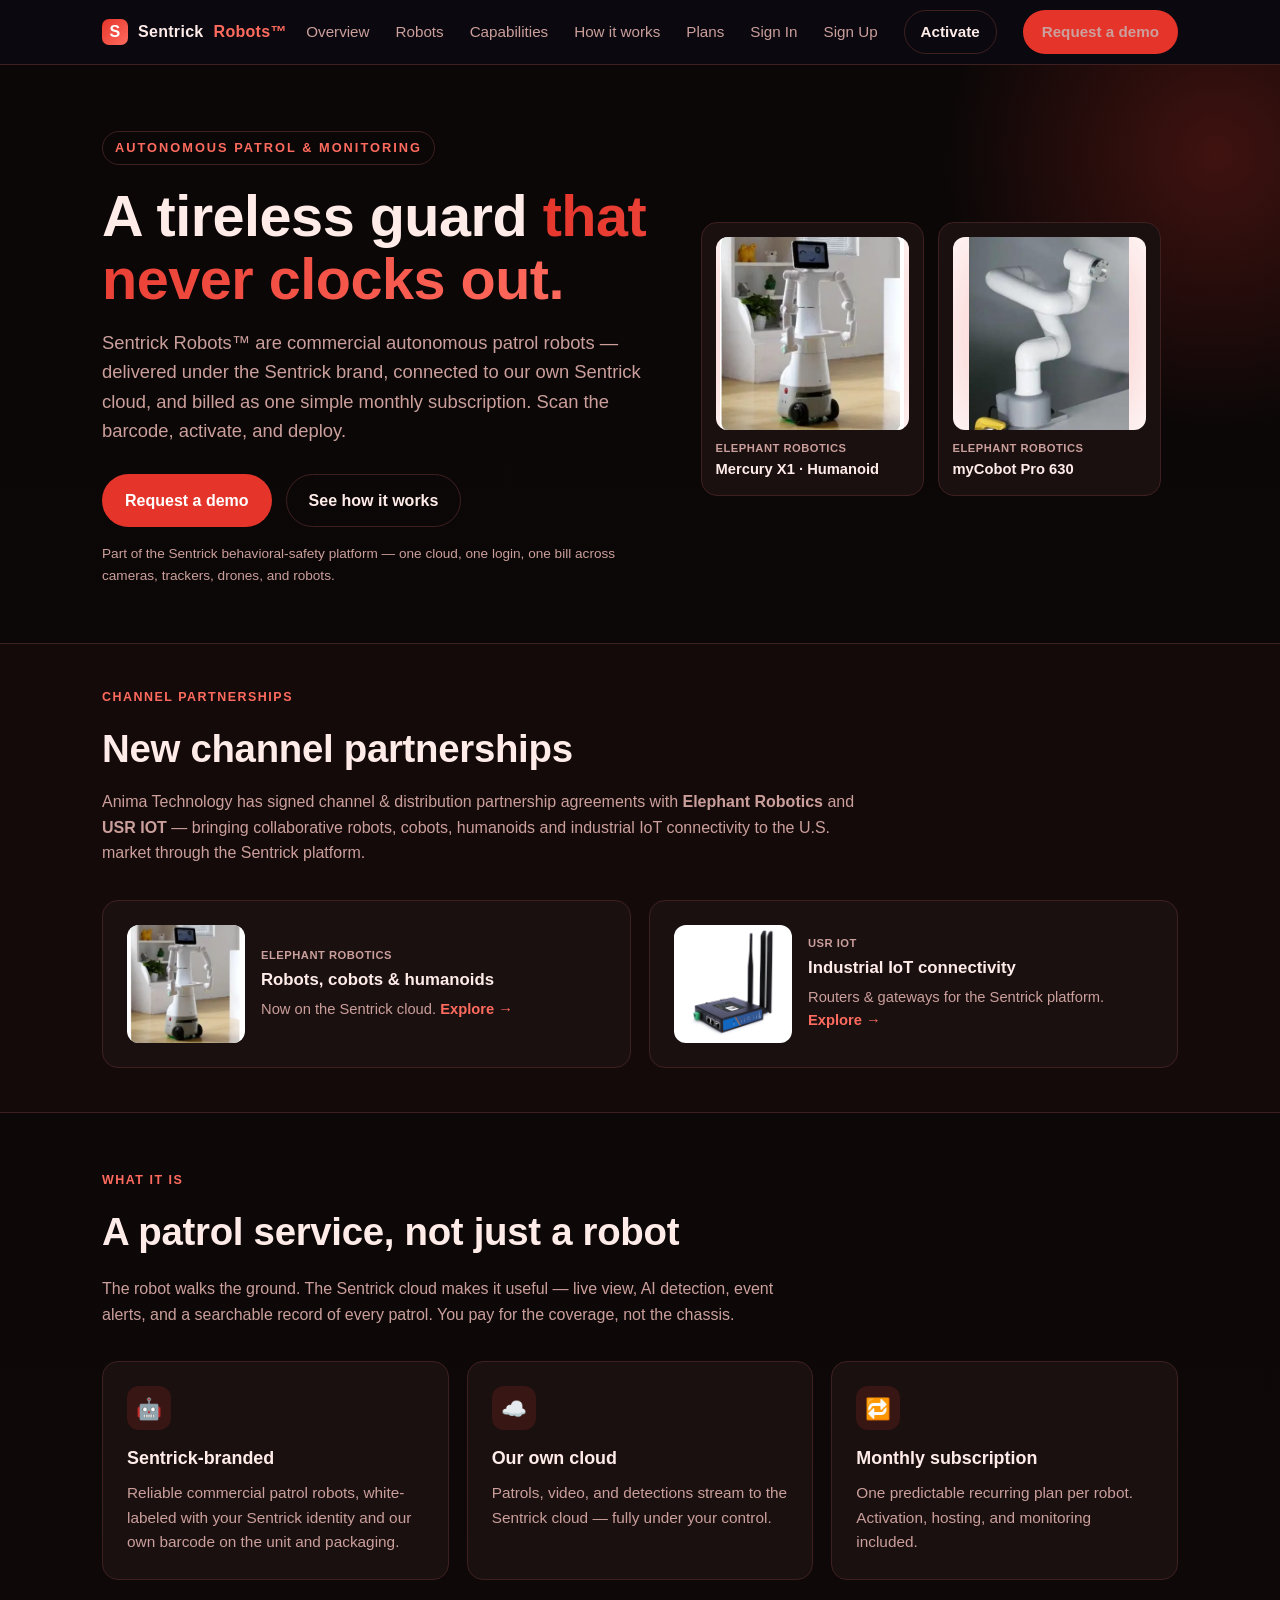
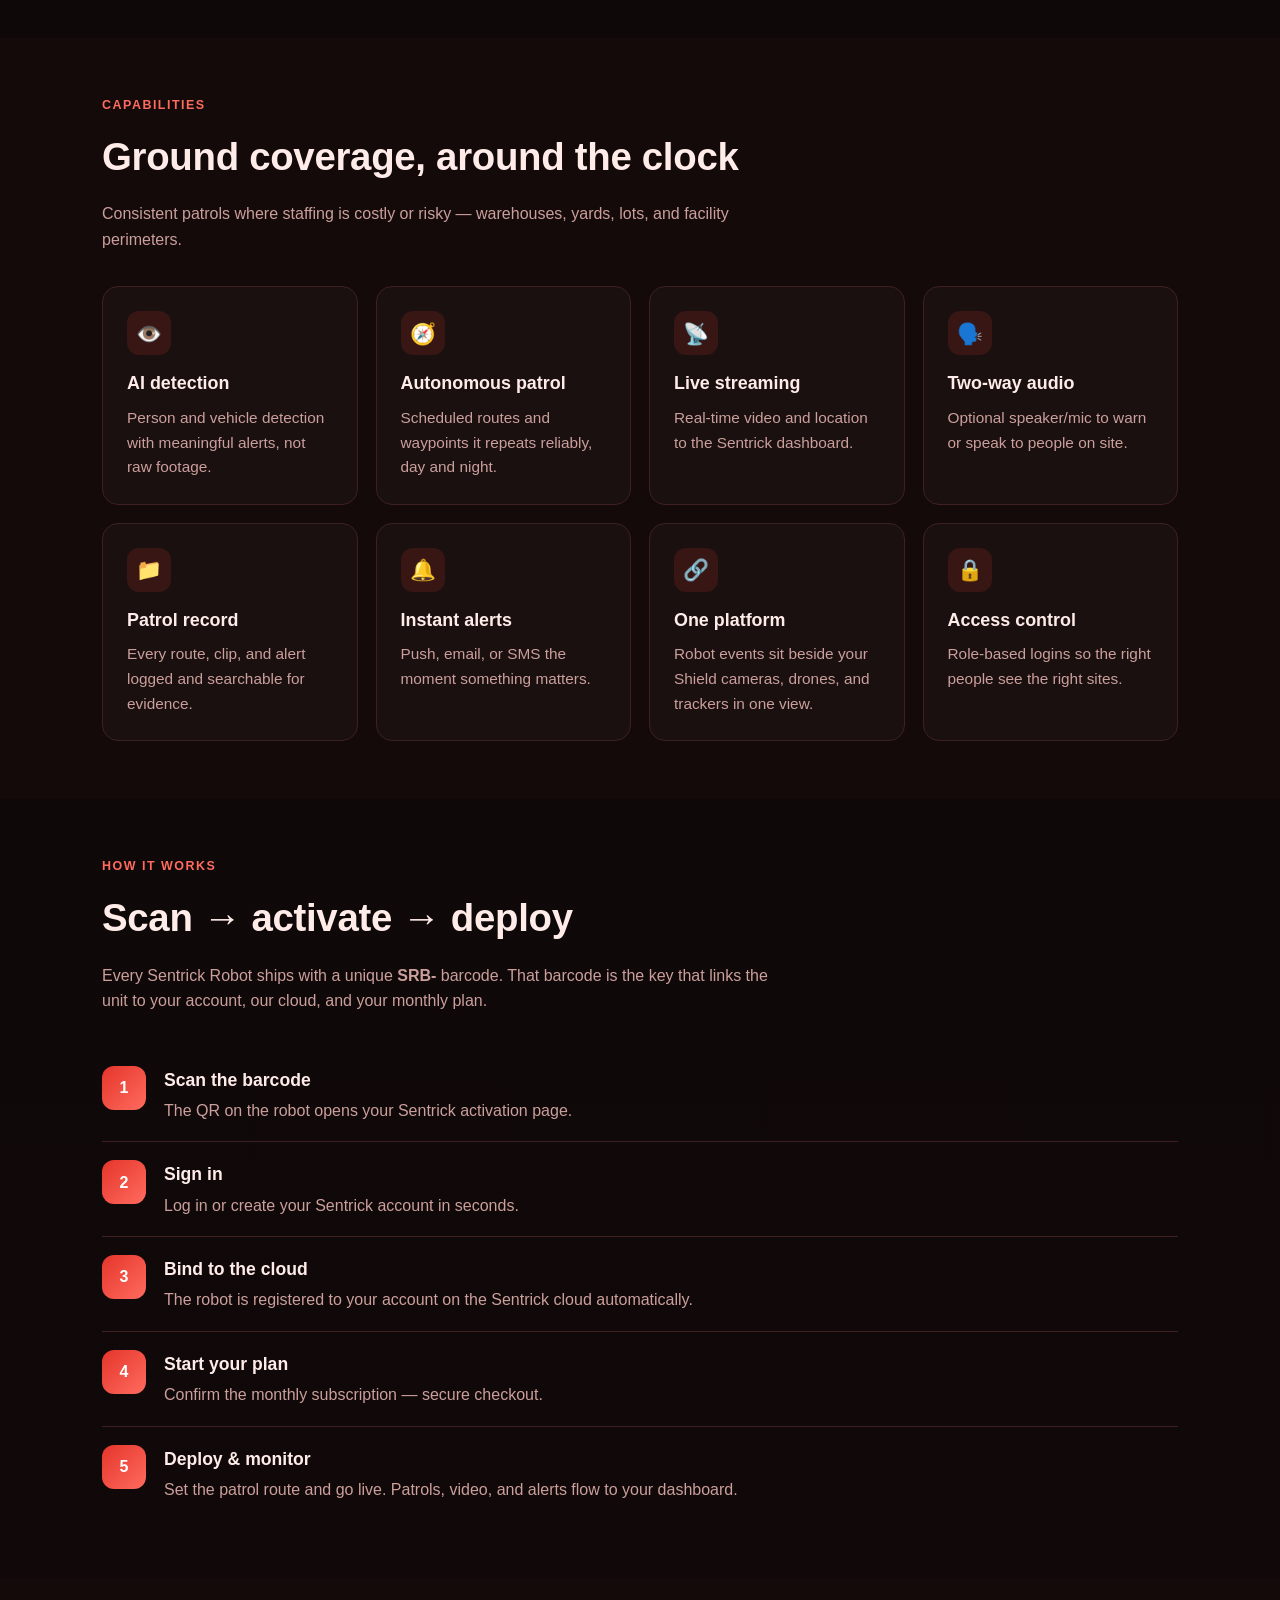
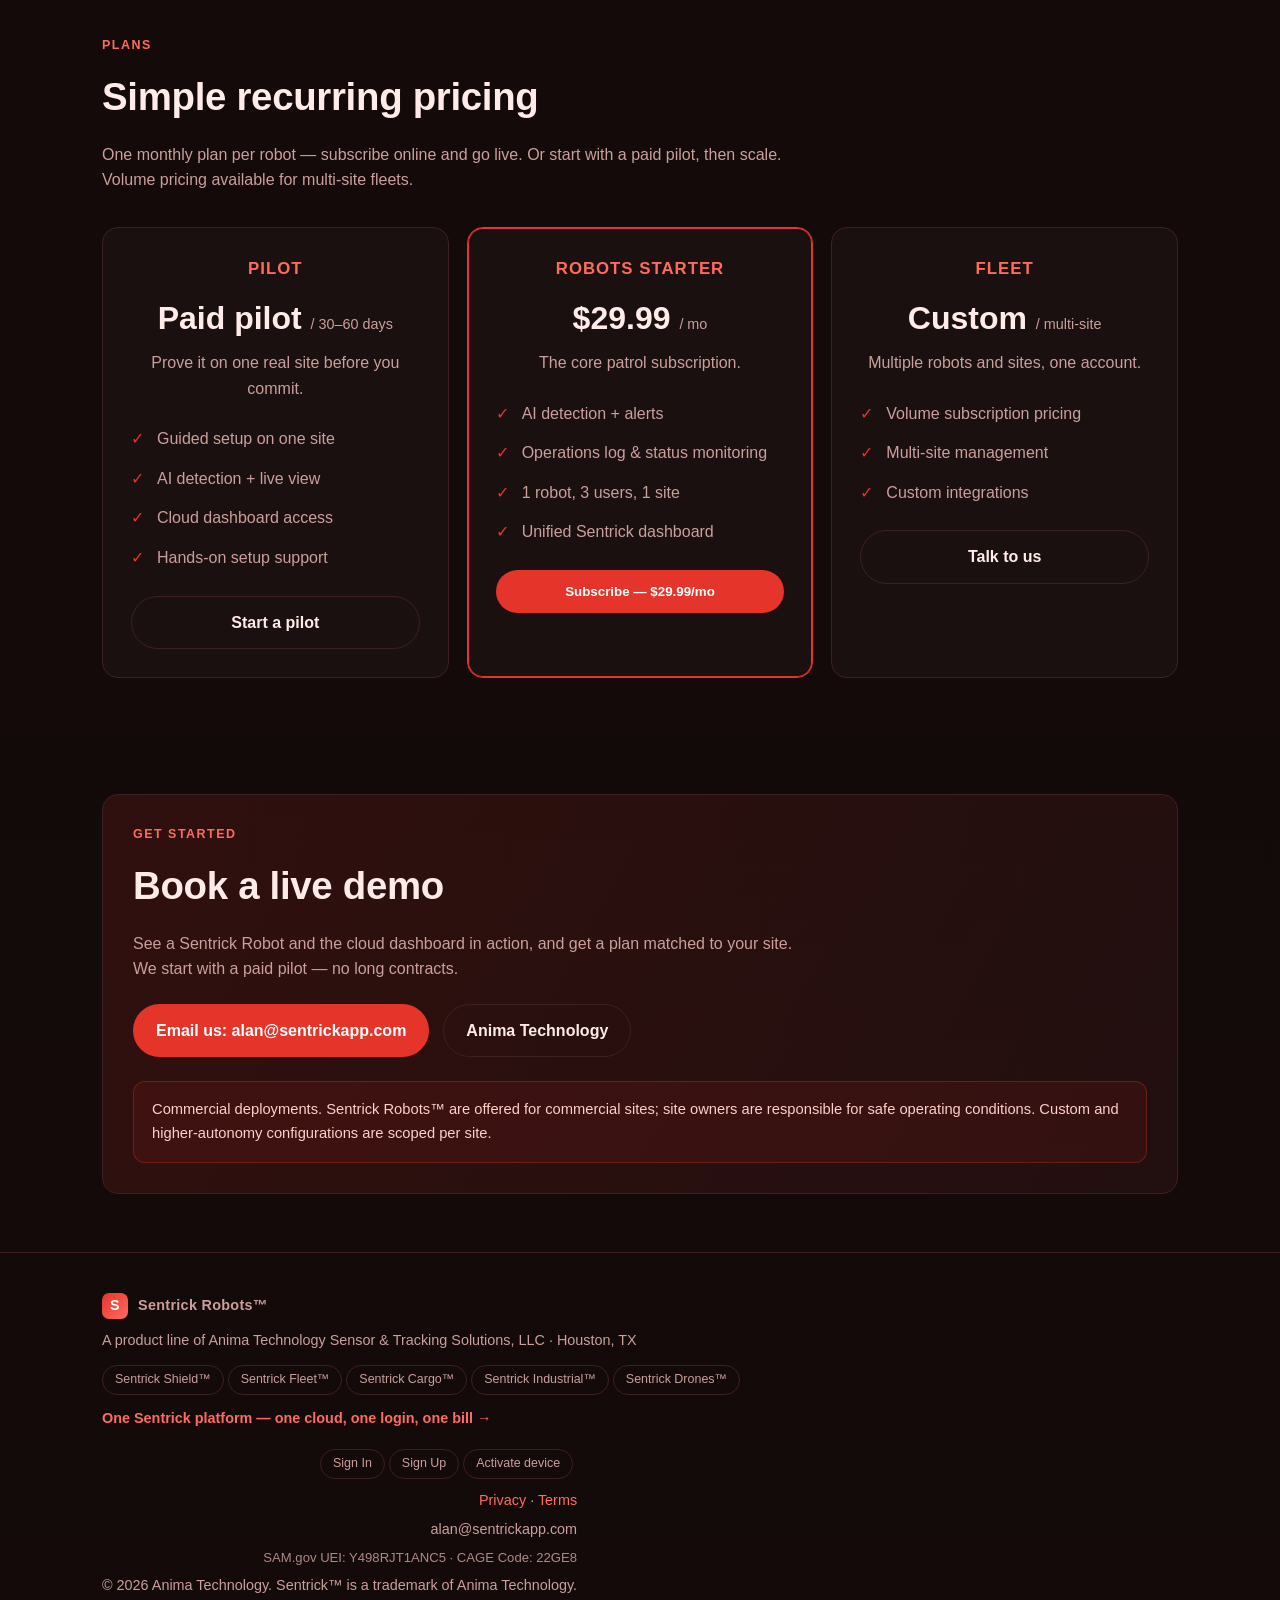
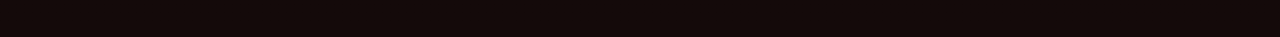
==== commit eec0e2b3: "Robots catalog: products.html (68 SKUs, Buy+Quote) + Google Merchant feed + nav link" ====
--- a/index.html
+++ b/index.html
@@ -129,6 +129,24 @@
   </div>
 </header>
 
+<section id="partners" style="padding:44px 0;border-top:1px solid var(--line);border-bottom:1px solid var(--line);background:var(--bg2)">
+  <div class="wrap">
+    <div class="kicker">Channel Partnerships</div>
+    <h2 style="margin-bottom:10px">New channel partnerships</h2>
+    <p class="sub" style="max-width:780px">Anima Technology has signed channel &amp; distribution partnership agreements with <strong>Elephant Robotics</strong> and <strong>USR IOT</strong> — bringing collaborative robots, cobots, humanoids and industrial IoT connectivity to the U.S. market through the Sentrick platform.</p>
+    <div style="display:grid;grid-template-columns:1fr 1fr;gap:18px;margin-top:8px">
+      <div class="card" style="display:flex;gap:16px;align-items:center">
+        <div style="width:118px;height:118px;flex:0 0 auto;background:#fff;border-radius:12px;overflow:hidden;display:flex;align-items:center;justify-content:center"><img src="img/ER-MERCURY-X1.png" alt="Elephant Robotics Mercury X1 humanoid robot" loading="lazy" style="width:100%;height:100%;object-fit:contain"></div>
+        <div><div style="font-size:.7rem;font-weight:700;letter-spacing:.5px;color:var(--muted);text-transform:uppercase">Elephant Robotics</div><h3 style="margin:2px 0 4px;font-size:1.05rem">Robots, cobots &amp; humanoids</h3><p style="color:var(--muted);font-size:.92rem;margin:0">Now on the Sentrick cloud. <a href="products.html" style="color:var(--accent2);font-weight:600">Explore →</a></p></div>
+      </div>
+      <div class="card" style="display:flex;gap:16px;align-items:center">
+        <div style="width:118px;height:118px;flex:0 0 auto;background:#fff;border-radius:12px;overflow:hidden;display:flex;align-items:center;justify-content:center"><img src="img/usr-g806w.png" alt="USR IOT industrial 4G router" loading="lazy" style="width:100%;height:100%;object-fit:contain"></div>
+        <div><div style="font-size:.7rem;font-weight:700;letter-spacing:.5px;color:var(--muted);text-transform:uppercase">USR IOT</div><h3 style="margin:2px 0 4px;font-size:1.05rem">Industrial IoT connectivity</h3><p style="color:var(--muted);font-size:.92rem;margin:0">Routers &amp; gateways for the Sentrick platform. <a href="https://sentrickindustrial.com/pricing" style="color:var(--accent2);font-weight:600">Explore →</a></p></div>
+      </div>
+    </div>
+  </div>
+</section>
+
 <section id="what">
   <div class="wrap">
     <div class="kicker">What it is</div>
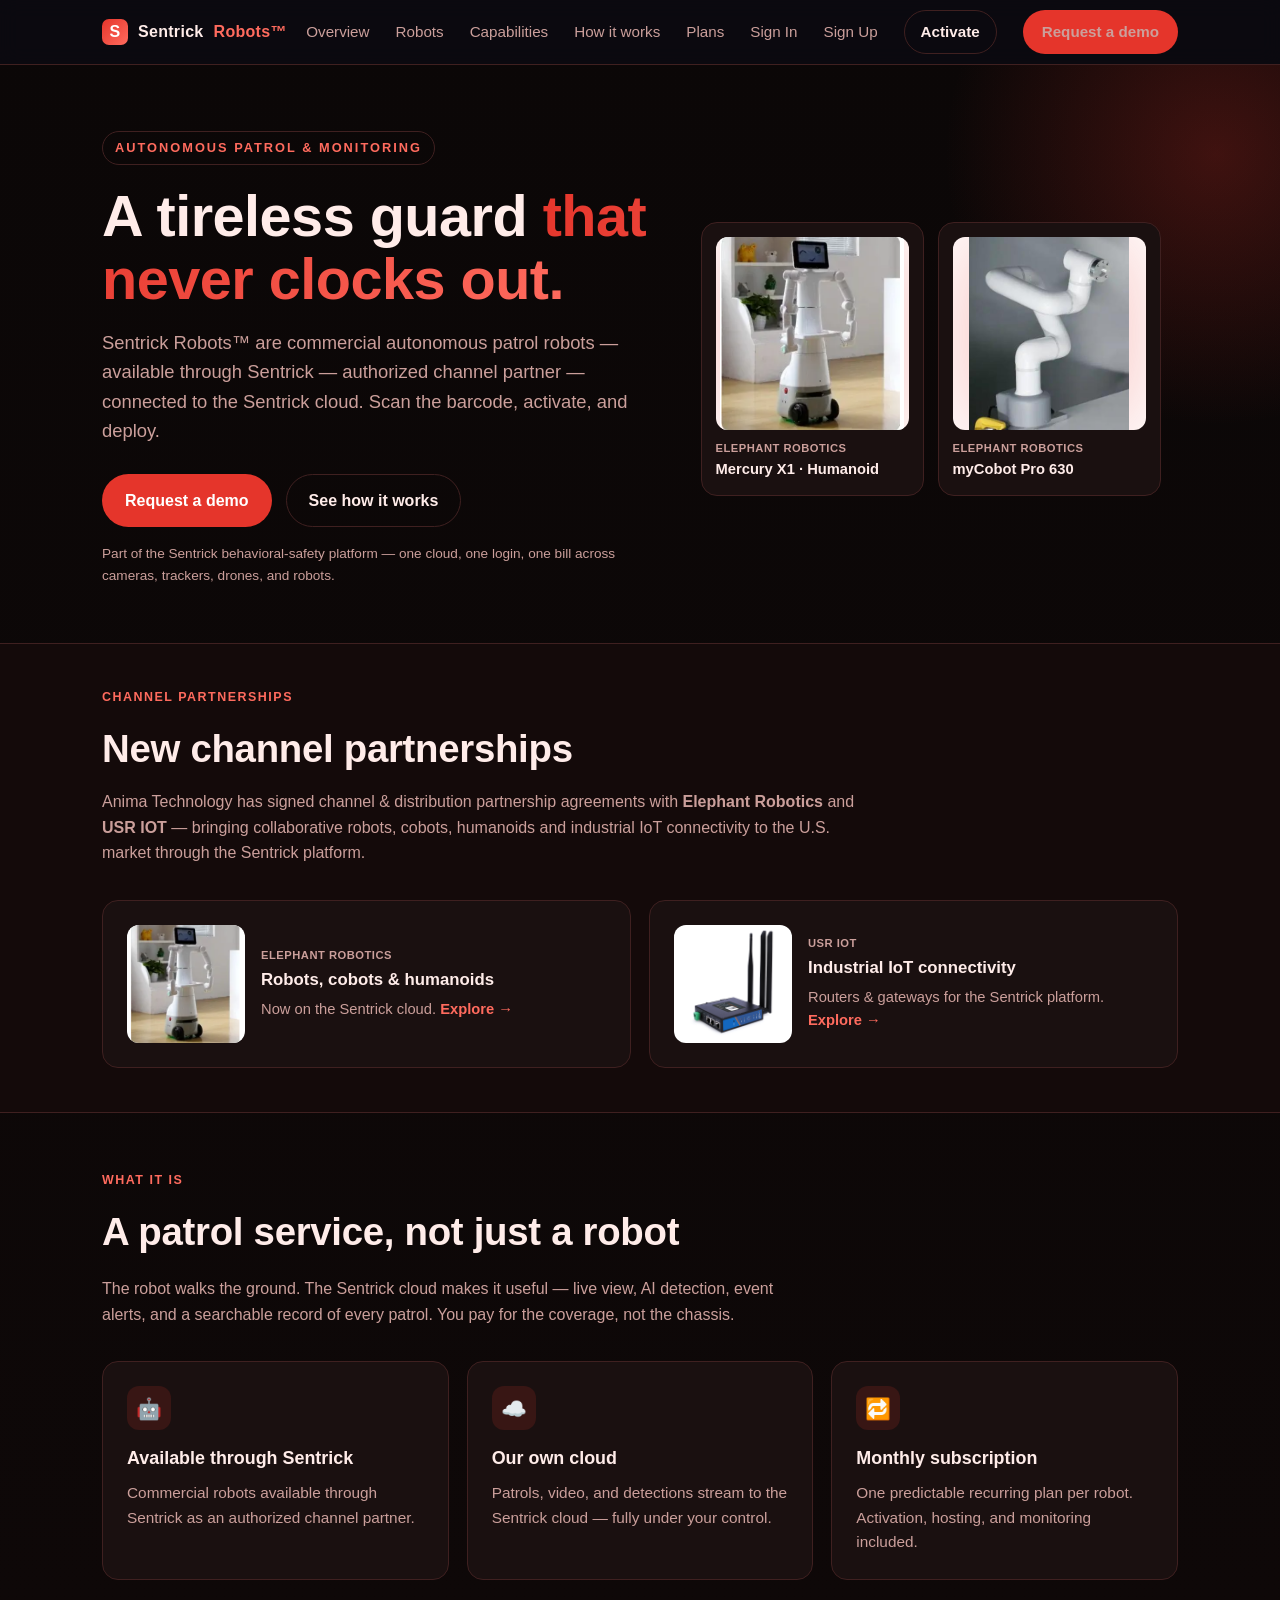
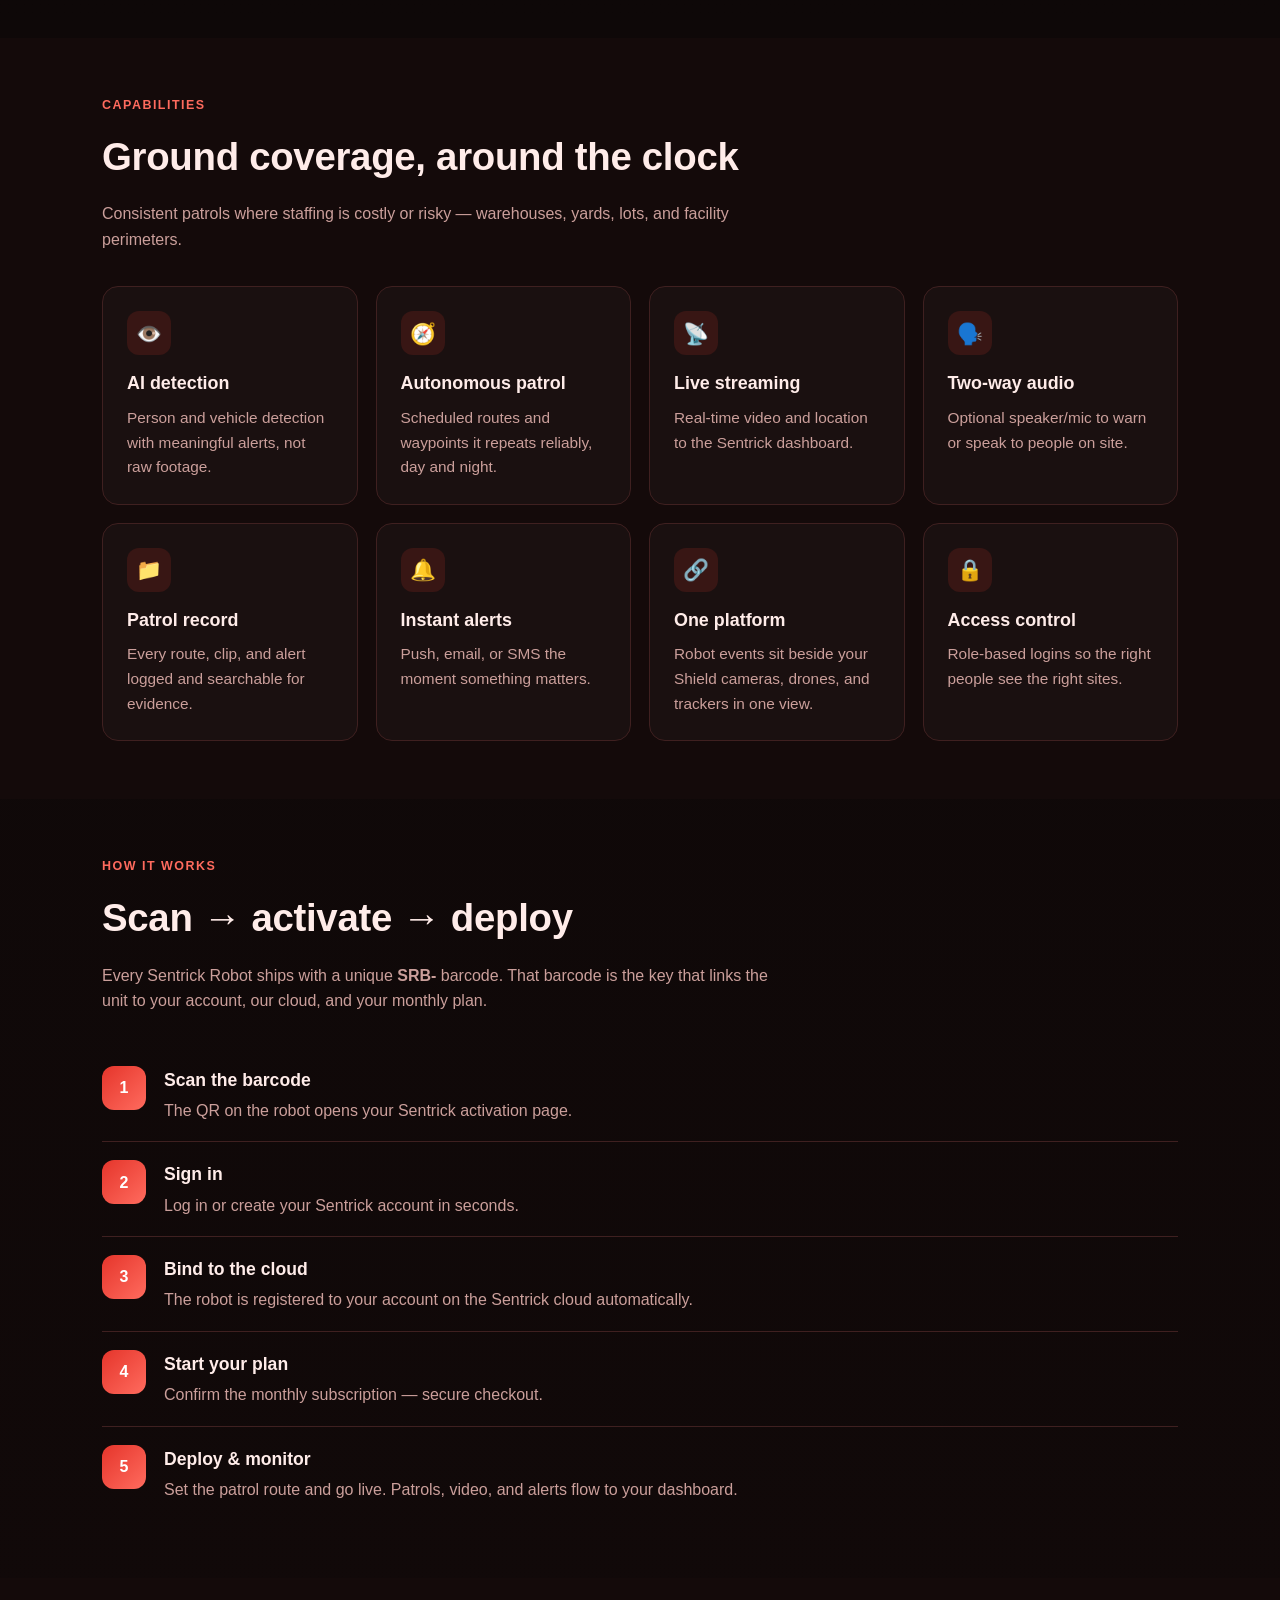
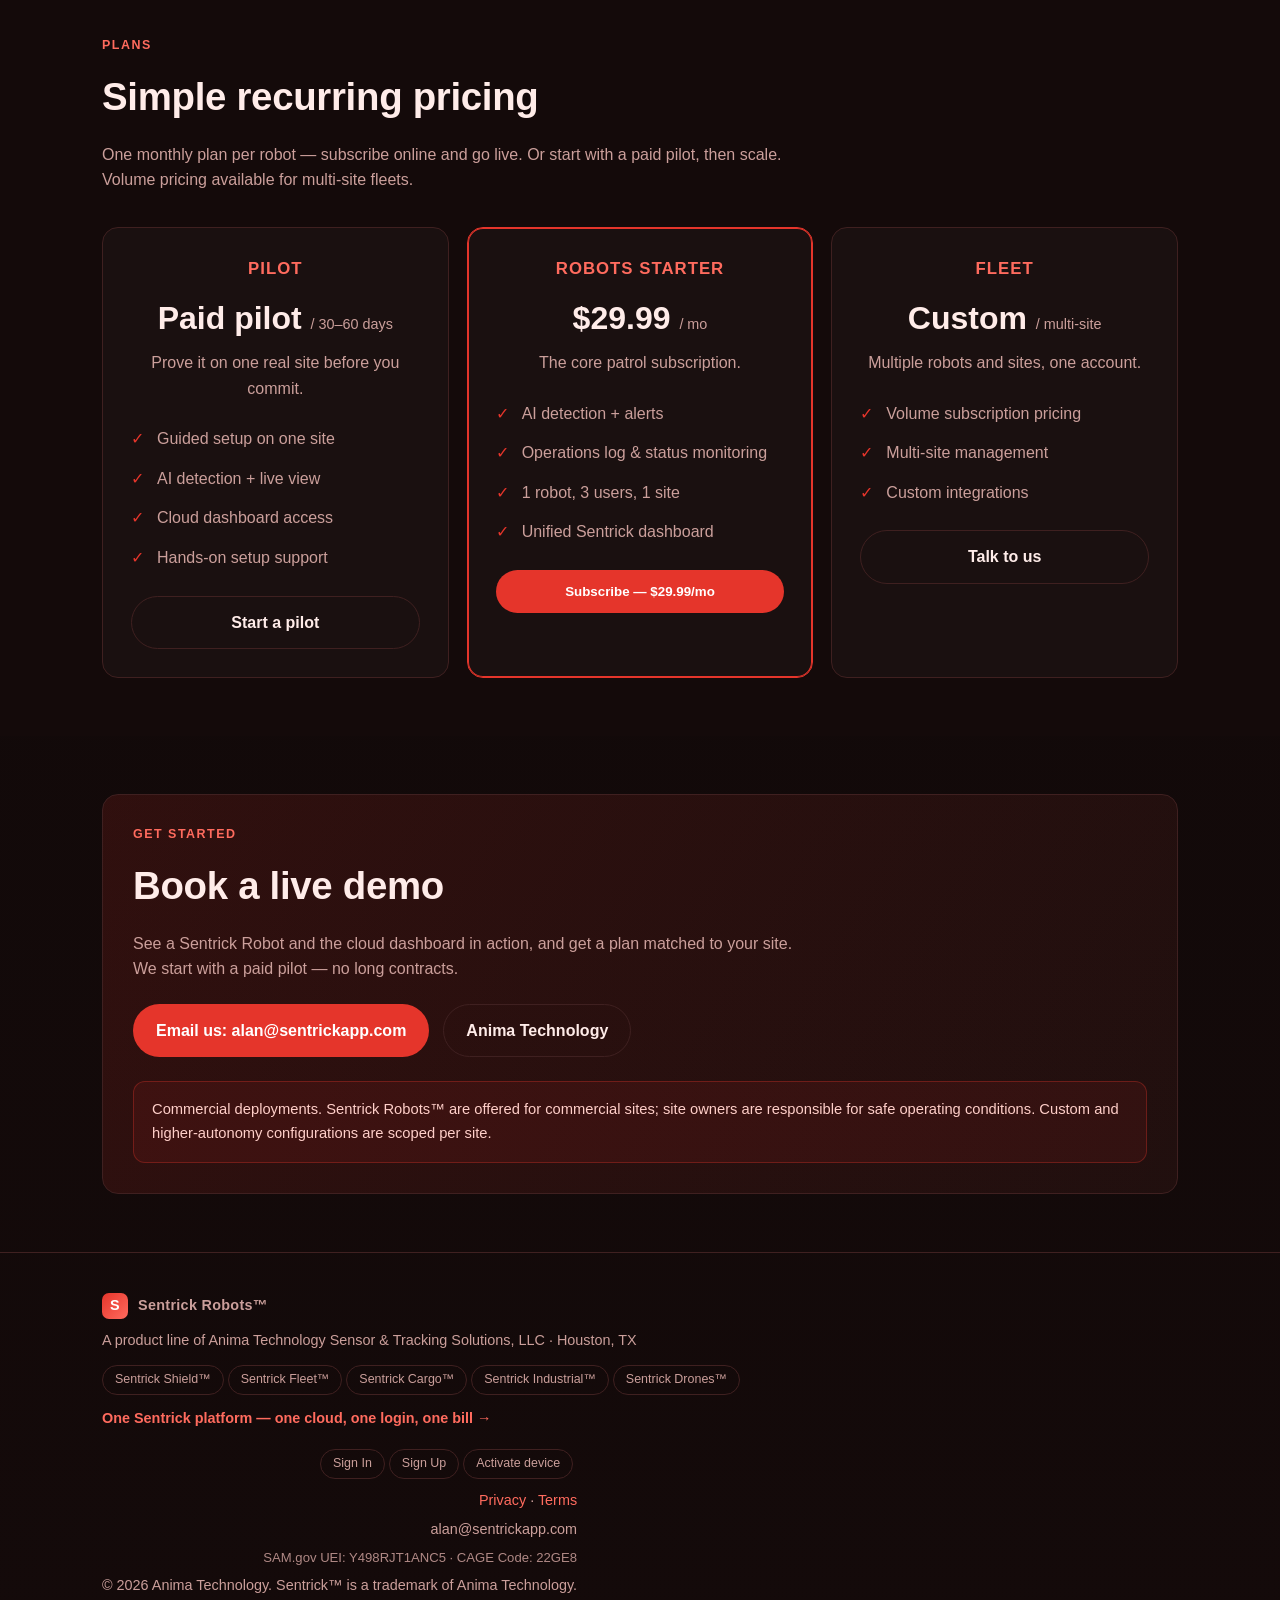
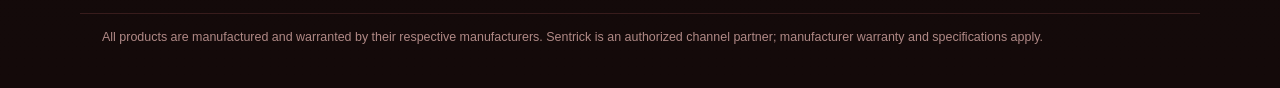
==== commit aa5e4cf3: "Robots catalog: products.html (68 SKUs, Buy+Quote) + Google Merchant feed + nav link" ====
--- a/index.html
+++ b/index.html
@@ -4,7 +4,7 @@
 <meta charset="UTF-8" />
 <meta name="viewport" content="width=device-width, initial-scale=1.0" />
 <title>Sentrick Robots™ — Autonomous Patrol Robots on Your Own Cloud</title>
-<meta name="description" content="Sentrick Robots™ — commercial autonomous patrol and monitoring robots. Sentrick-branded, our own cloud, one simple monthly subscription. Scan, activate, deploy." />
+<meta name="description" content="Sentrick Robots™ — commercial autonomous patrol and monitoring robots. Available through Sentrick — authorized channel partner. Scan, activate, deploy." />
 <link rel="canonical" href="https://sentrickrobots.com/" />
 <style>
   :root{
@@ -105,7 +105,7 @@
     <div class="hero-copy">
       <span class="eyebrow">Autonomous Patrol & Monitoring</span>
       <h1>A tireless guard <span>that never clocks out.</span></h1>
-      <p class="lede">Sentrick Robots™ are commercial autonomous patrol robots — delivered under the Sentrick brand, connected to our own Sentrick cloud, and billed as one simple monthly subscription. Scan the barcode, activate, and deploy.</p>
+      <p class="lede">Sentrick Robots™ are commercial autonomous patrol robots — available through Sentrick — authorized channel partner — connected to the Sentrick cloud. Scan the barcode, activate, and deploy.</p>
       <div class="cta-row">
         <a href="#contact" class="btn">Request a demo</a>
         <a href="#how" class="btn ghost">See how it works</a>
@@ -153,7 +153,7 @@
     <h2>A patrol service, not just a robot</h2>
     <p class="sub">The robot walks the ground. The Sentrick cloud makes it useful — live view, AI detection, event alerts, and a searchable record of every patrol. You pay for the coverage, not the chassis.</p>
     <div class="grid g3">
-      <div class="card"><div class="ic">🤖</div><h3>Sentrick-branded</h3><p>Reliable commercial patrol robots, white-labeled with your Sentrick identity and our own barcode on the unit and packaging.</p></div>
+      <div class="card"><div class="ic">🤖</div><h3>Available through Sentrick</h3><p>Commercial robots available through Sentrick as an authorized channel partner.</p></div>
       <div class="card"><div class="ic">☁️</div><h3>Our own cloud</h3><p>Patrols, video, and detections stream to the Sentrick cloud — fully under your control.</p></div>
       <div class="card"><div class="ic">🔁</div><h3>Monthly subscription</h3><p>One predictable recurring plan per robot. Activation, hosting, and monitoring included.</p></div>
     </div>
@@ -266,6 +266,7 @@
       <div style="margin-top:6px">© 2026 Anima Technology. Sentrick™ is a trademark of Anima Technology.</div>
     </div>
   </div>
+  <div class="wrap" style="border-top:1px solid var(--line);margin-top:16px;padding-top:14px;font-size:.78rem;color:var(--muted);opacity:.85">All products are manufactured and warranted by their respective manufacturers. Sentrick is an authorized channel partner; manufacturer warranty and specifications apply.</div>
 </footer>
 
 <script src="https://sentrickapp.com/cart.js" defer></script>
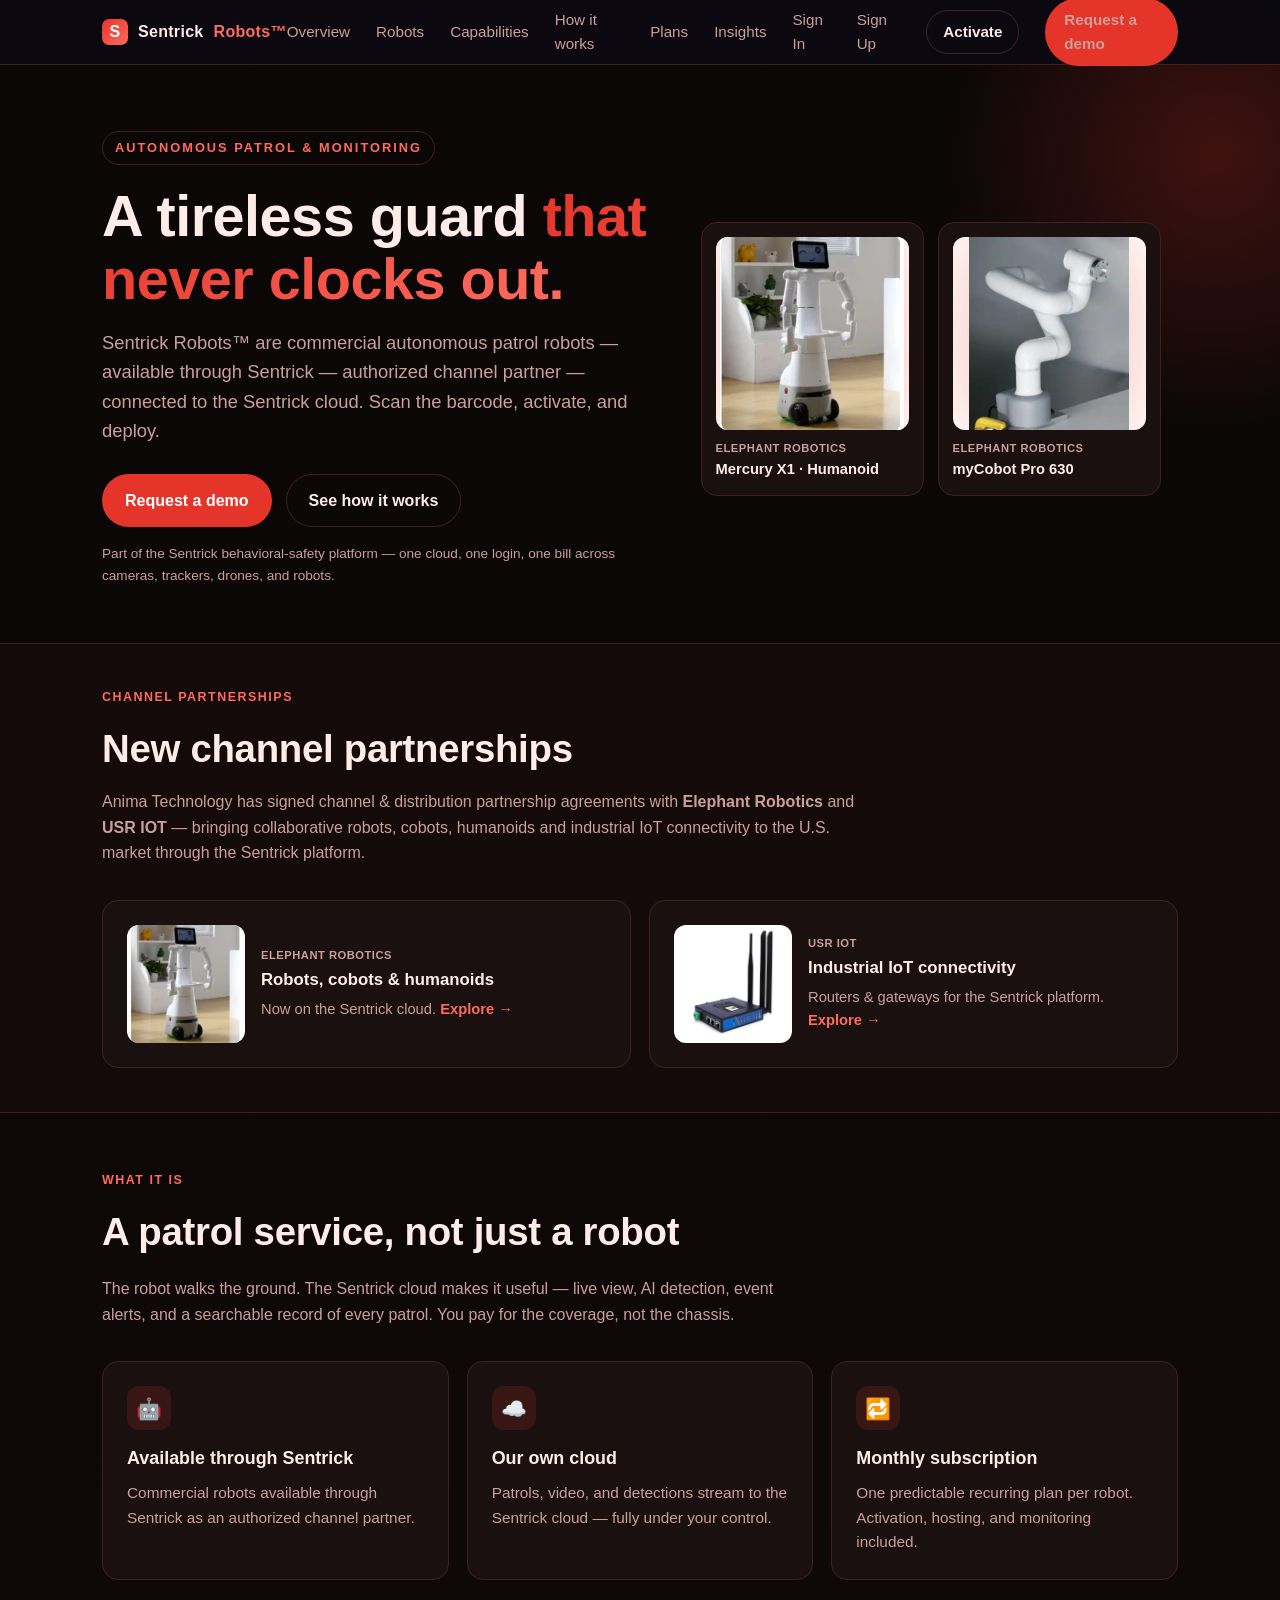
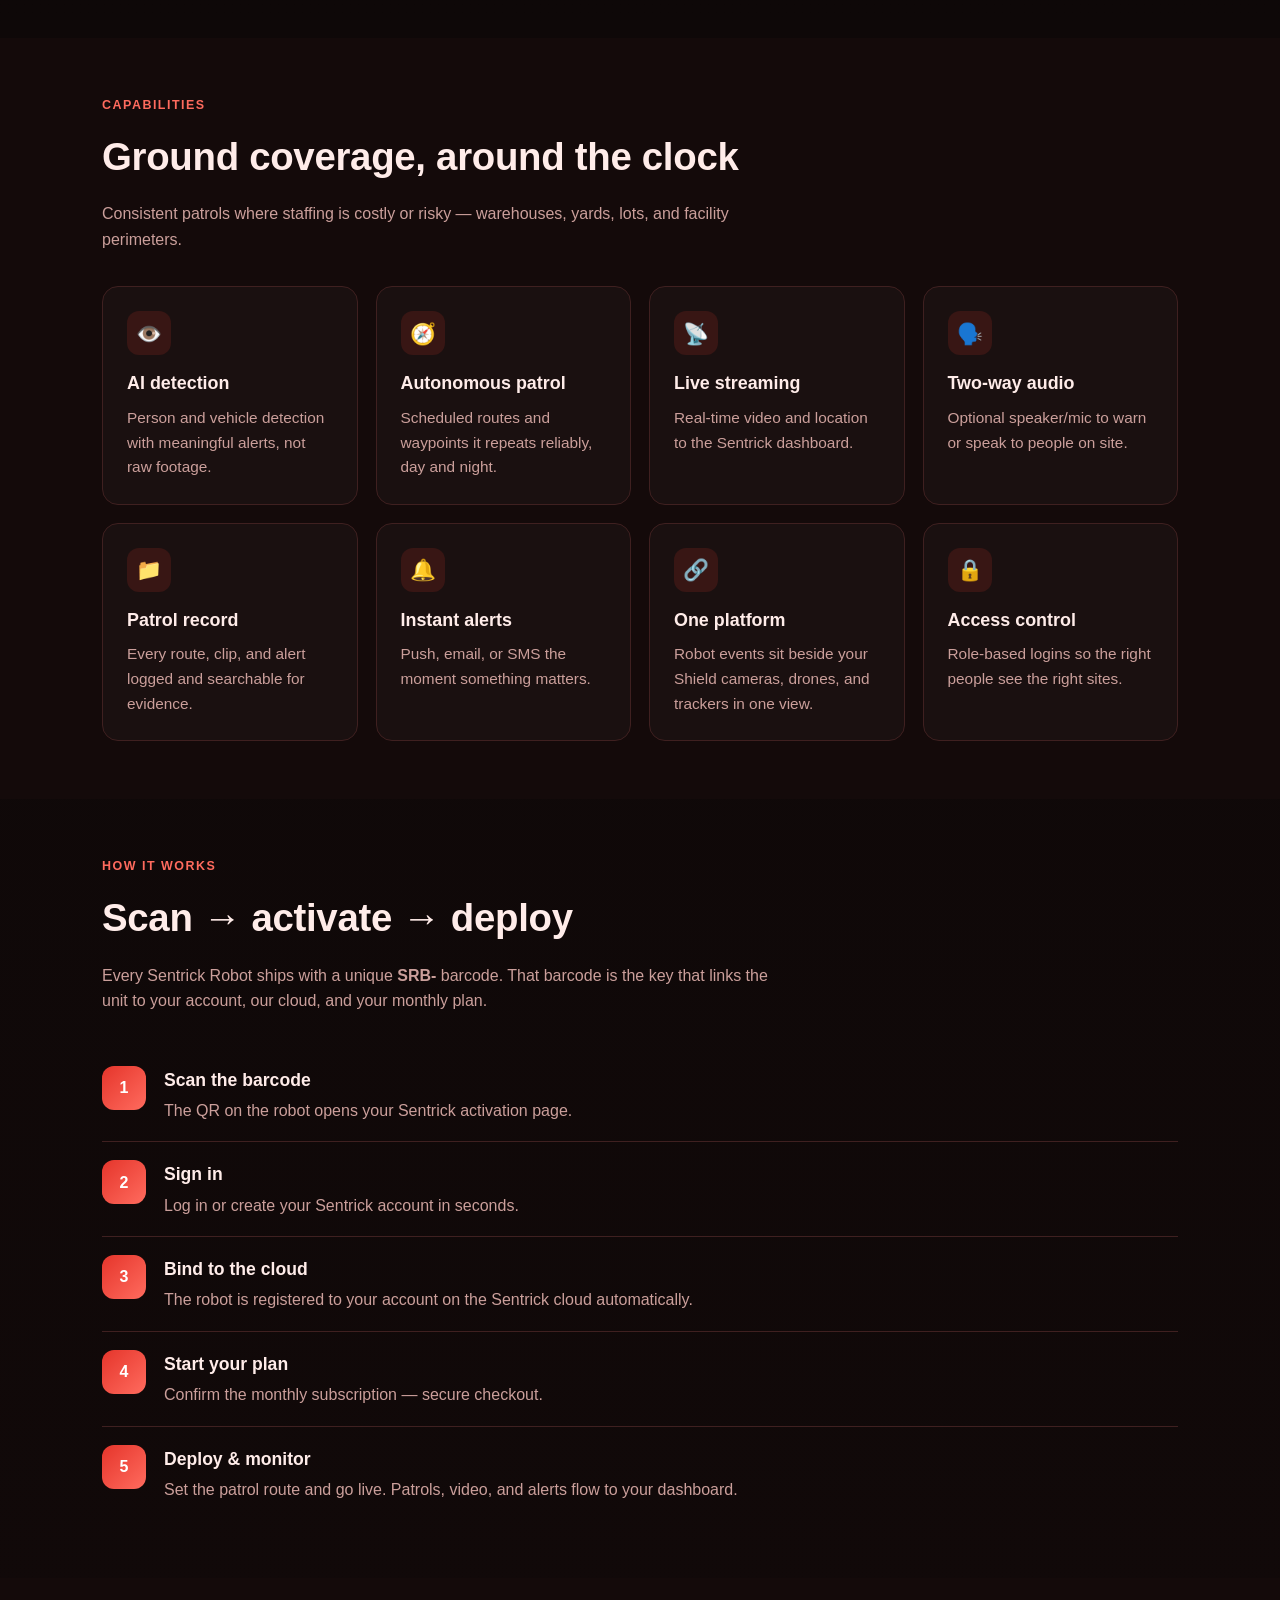
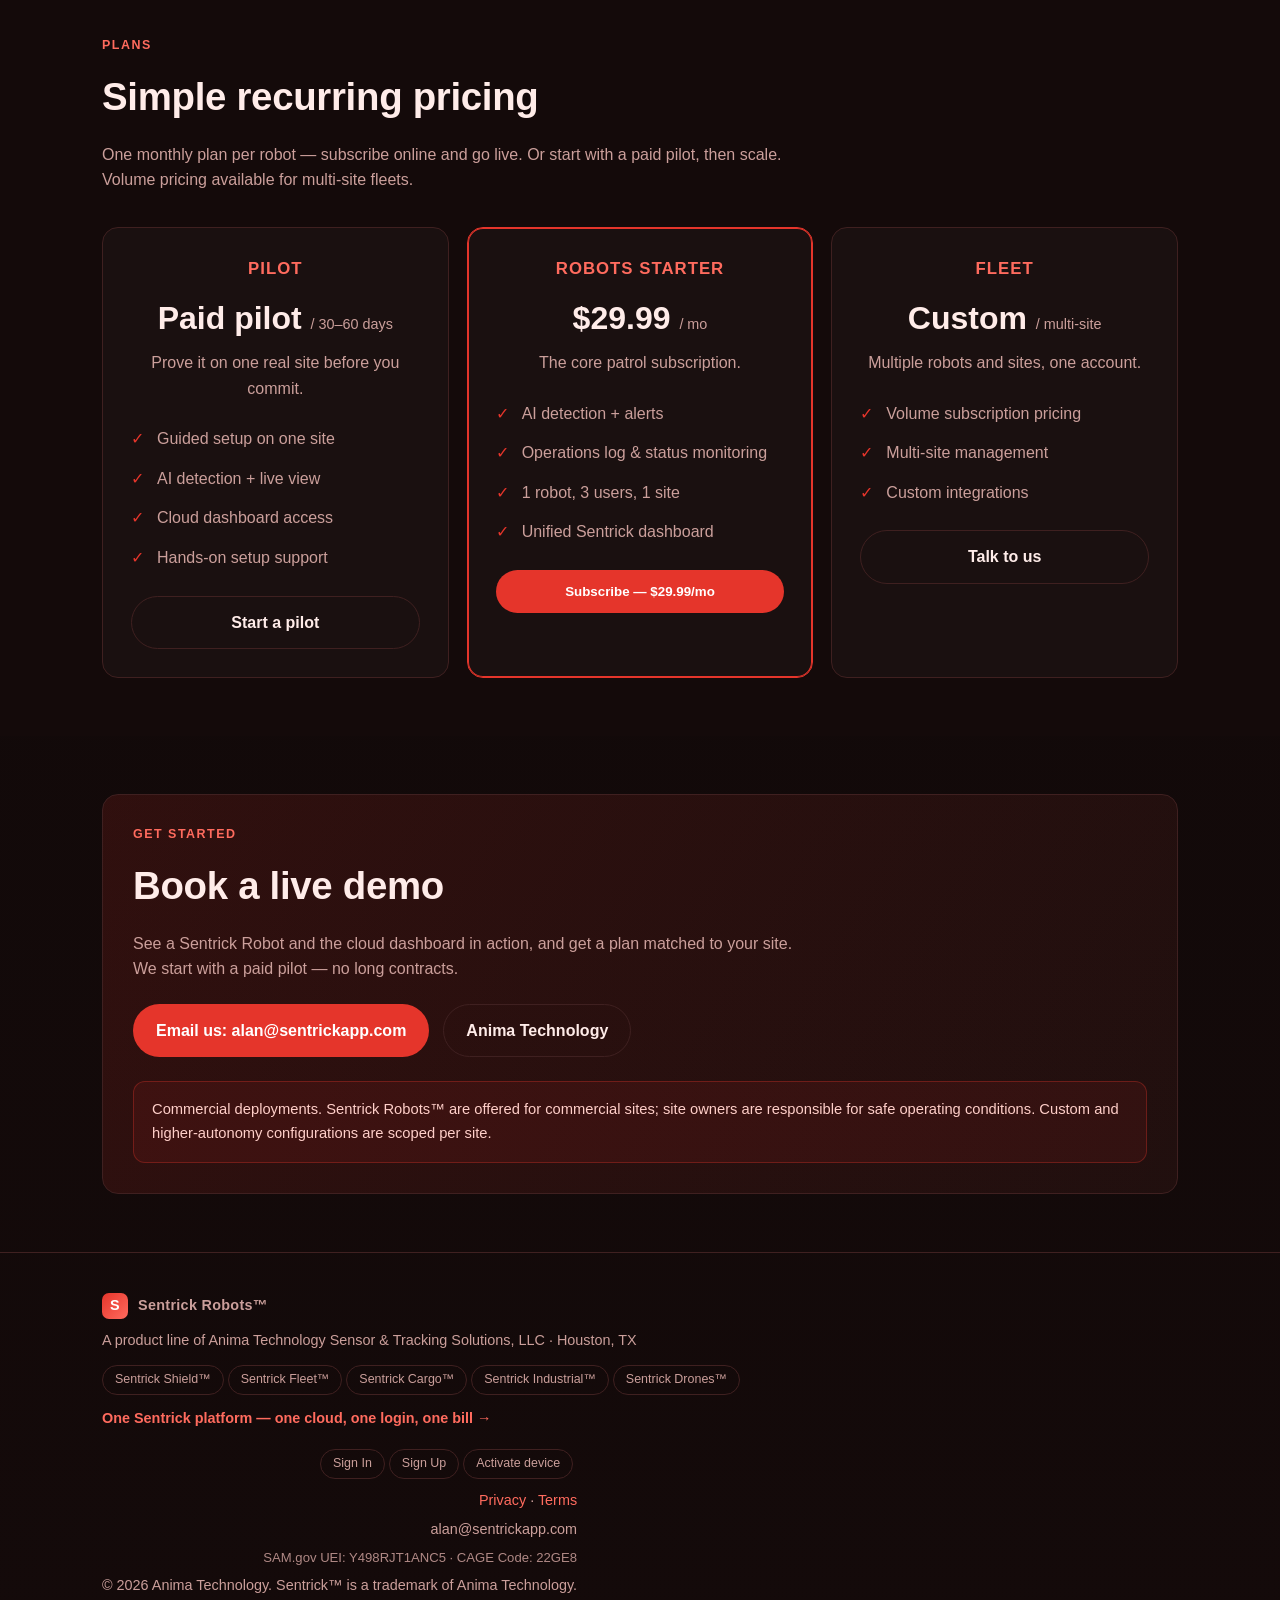
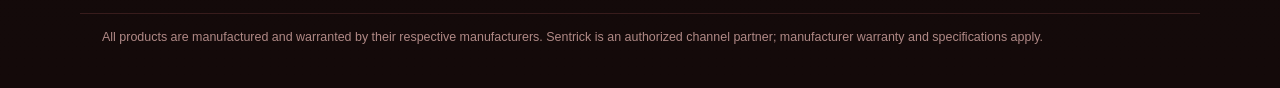
==== commit bdd015ef: "Add files via upload" ====
--- a/index.html
+++ b/index.html
@@ -1,6 +1,15 @@
 <!DOCTYPE html>
 <html lang="en">
 <head>
+<!-- Google tag (gtag.js) -->
+<script async src="https://www.googletagmanager.com/gtag/js?id=G-4F9FLSHFJG"></script>
+<script>
+  window.dataLayer = window.dataLayer || [];
+  function gtag(){dataLayer.push(arguments);}
+  gtag('js', new Date());
+  gtag('config', 'G-4F9FLSHFJG');
+</script>
+
 <meta charset="UTF-8" />
 <meta name="viewport" content="width=device-width, initial-scale=1.0" />
 <title>Sentrick Robots™ — Autonomous Patrol Robots on Your Own Cloud</title>
@@ -92,6 +101,7 @@
       <a href="#caps">Capabilities</a>
       <a href="#how">How it works</a>
       <a href="#pricing">Plans</a>
+      <a href="blog.html">Insights</a>
       <a href="https://sentrickapp.com/login">Sign In</a>
       <a href="https://sentrickapp.com/login#signup">Sign Up</a>
       <a href="https://sentrickapp.com/activate" class="btn ghost" style="padding:9px 16px">Activate</a>
